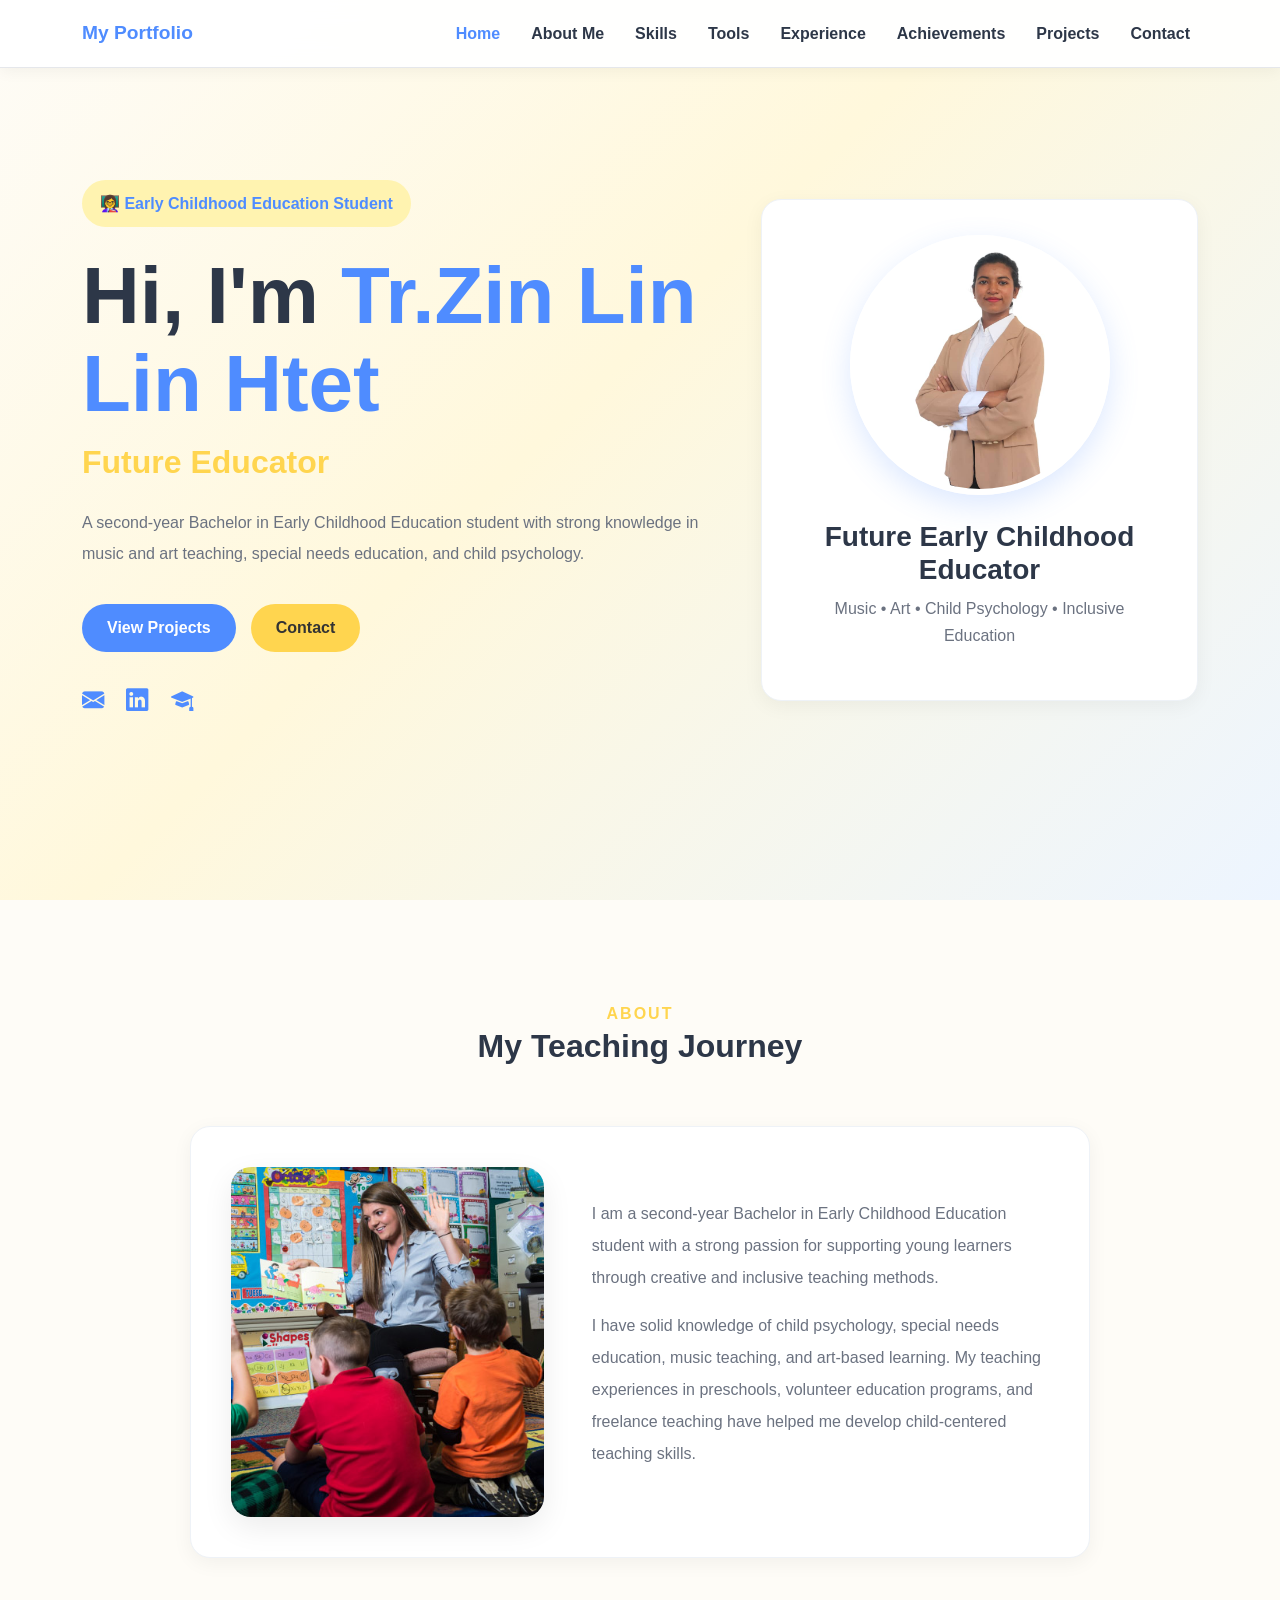
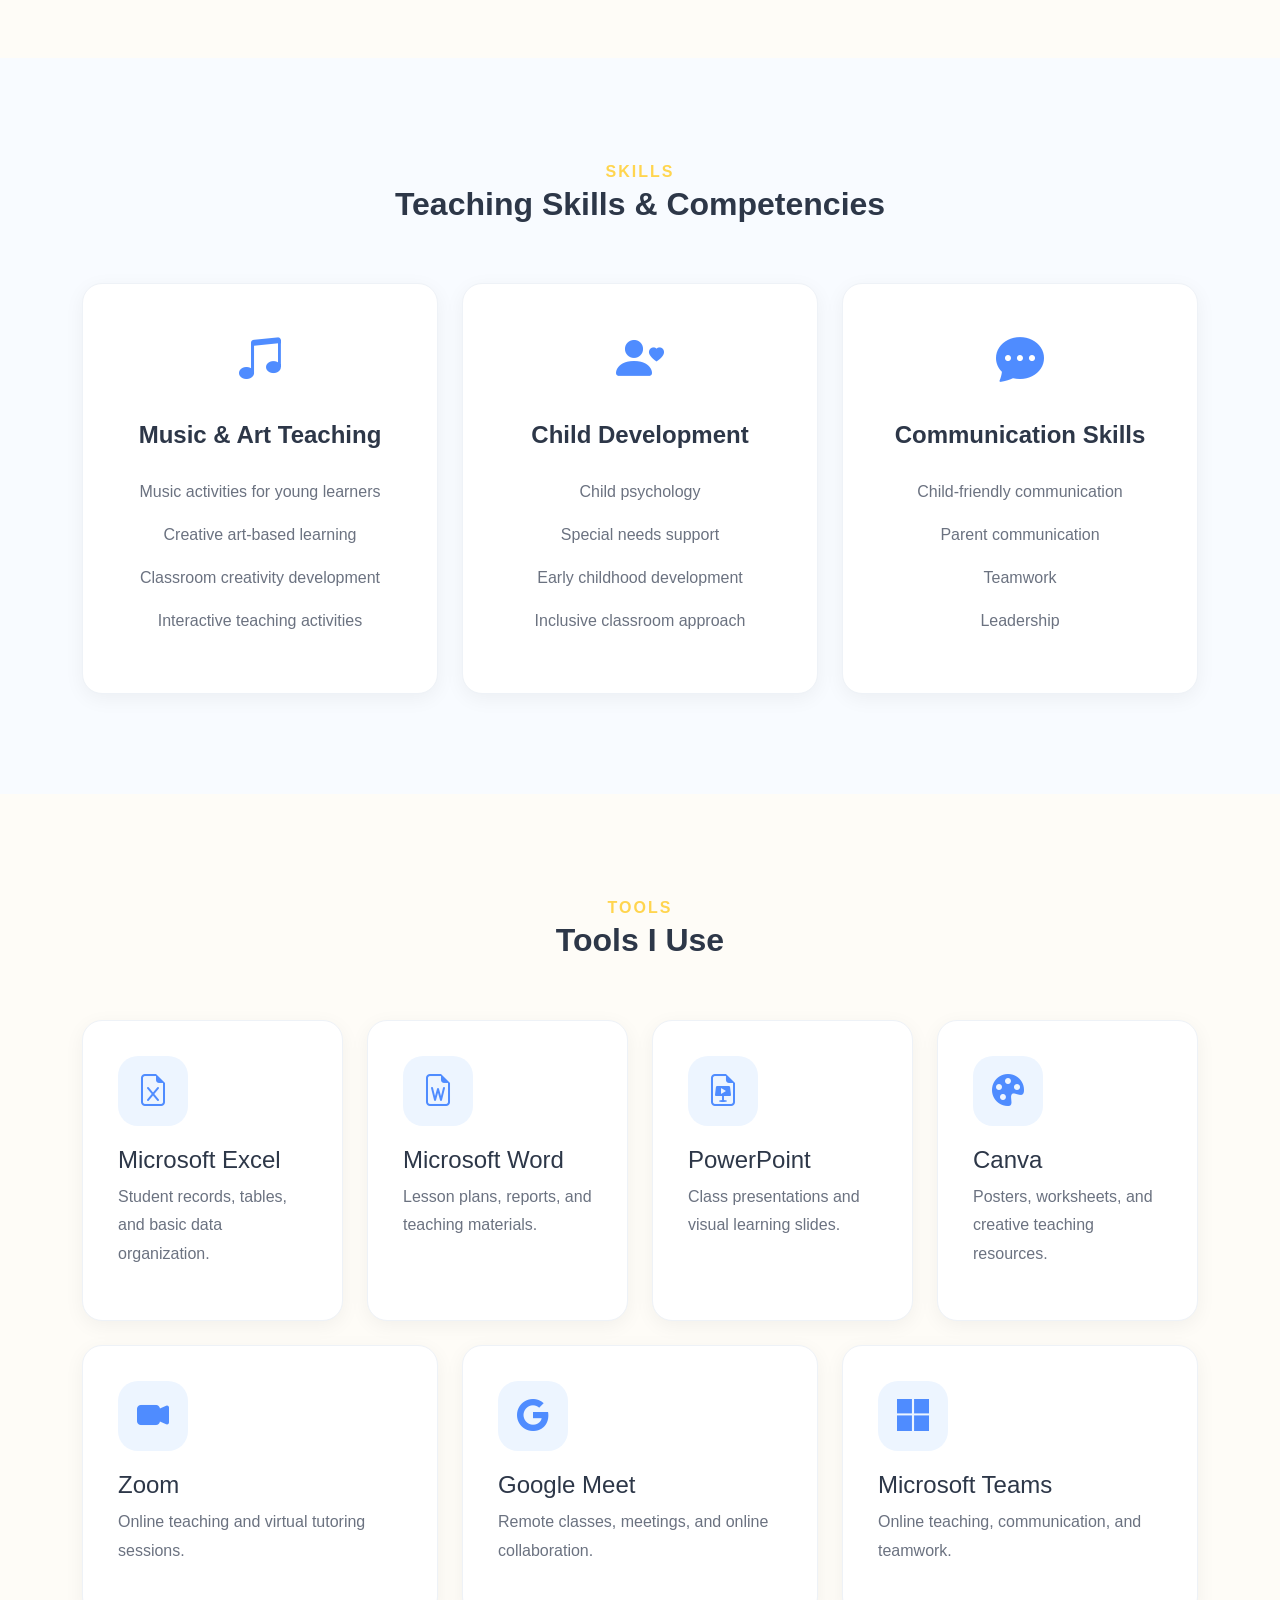
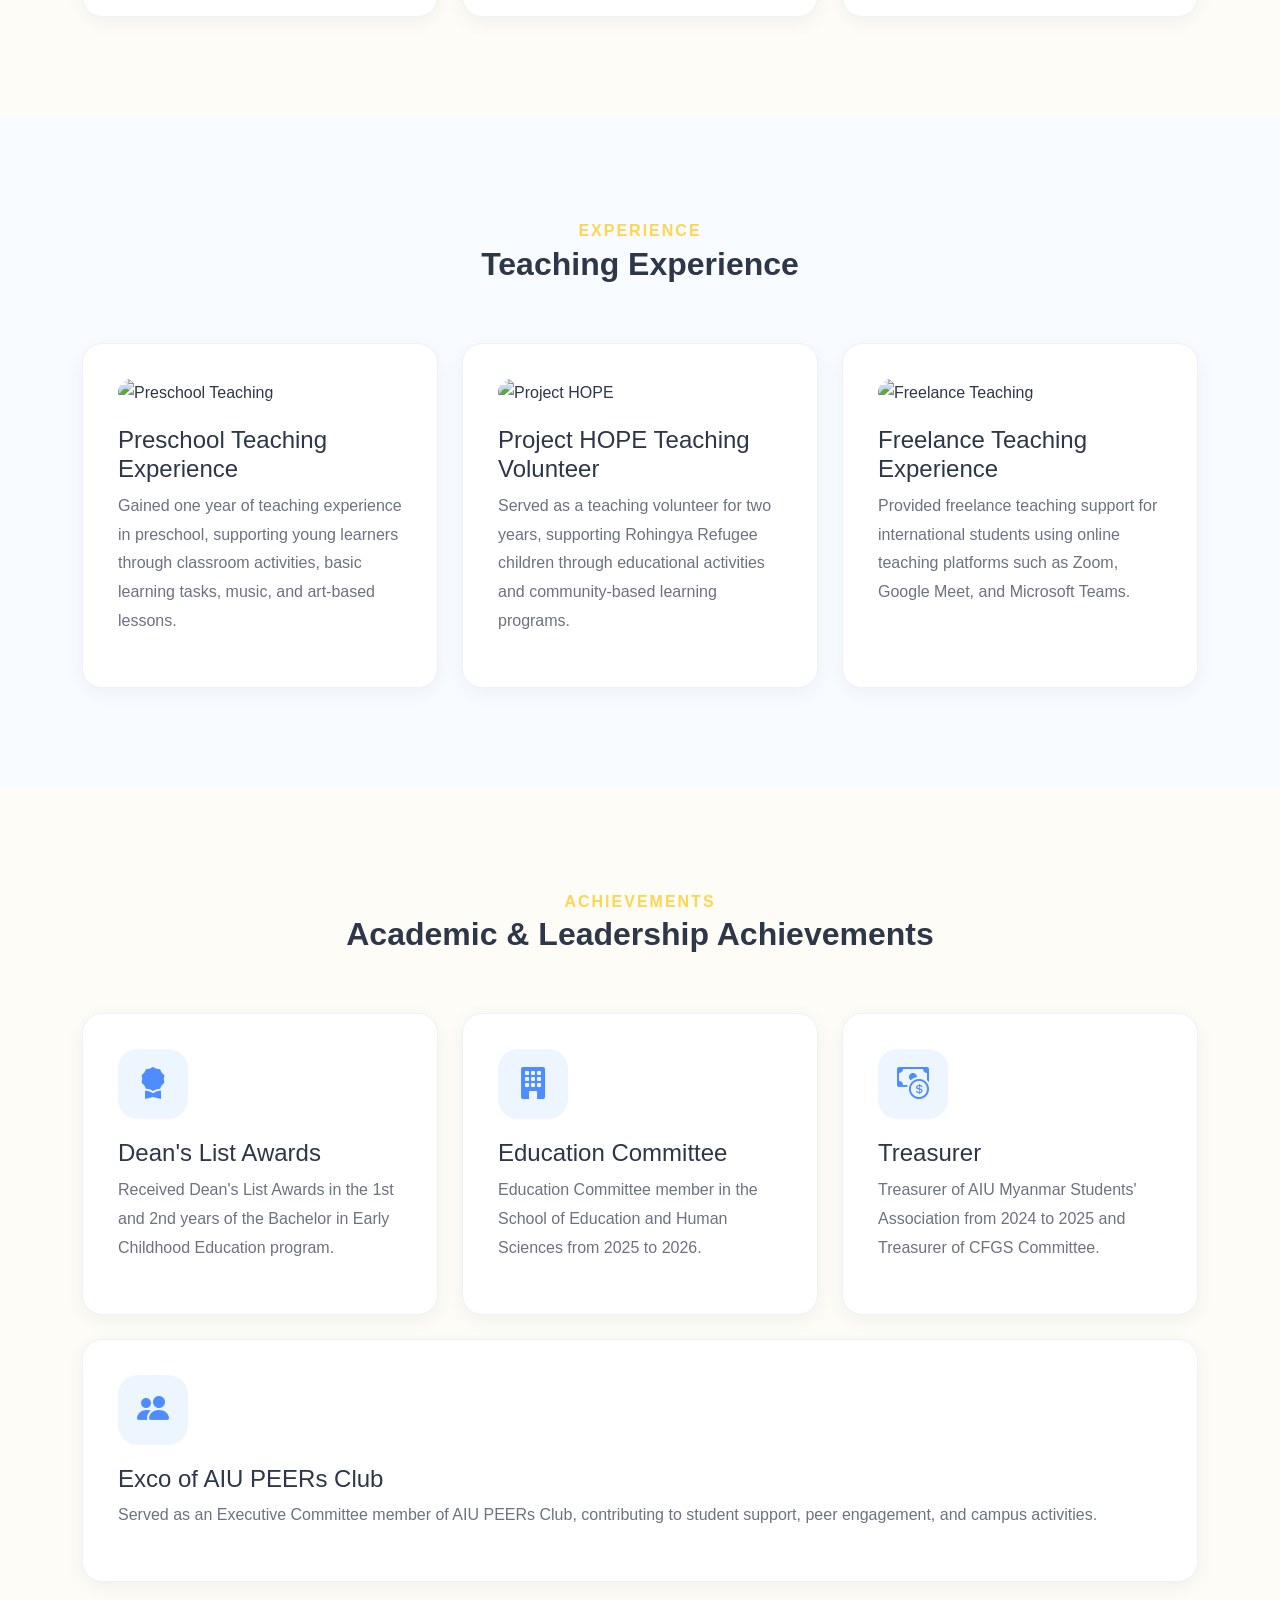
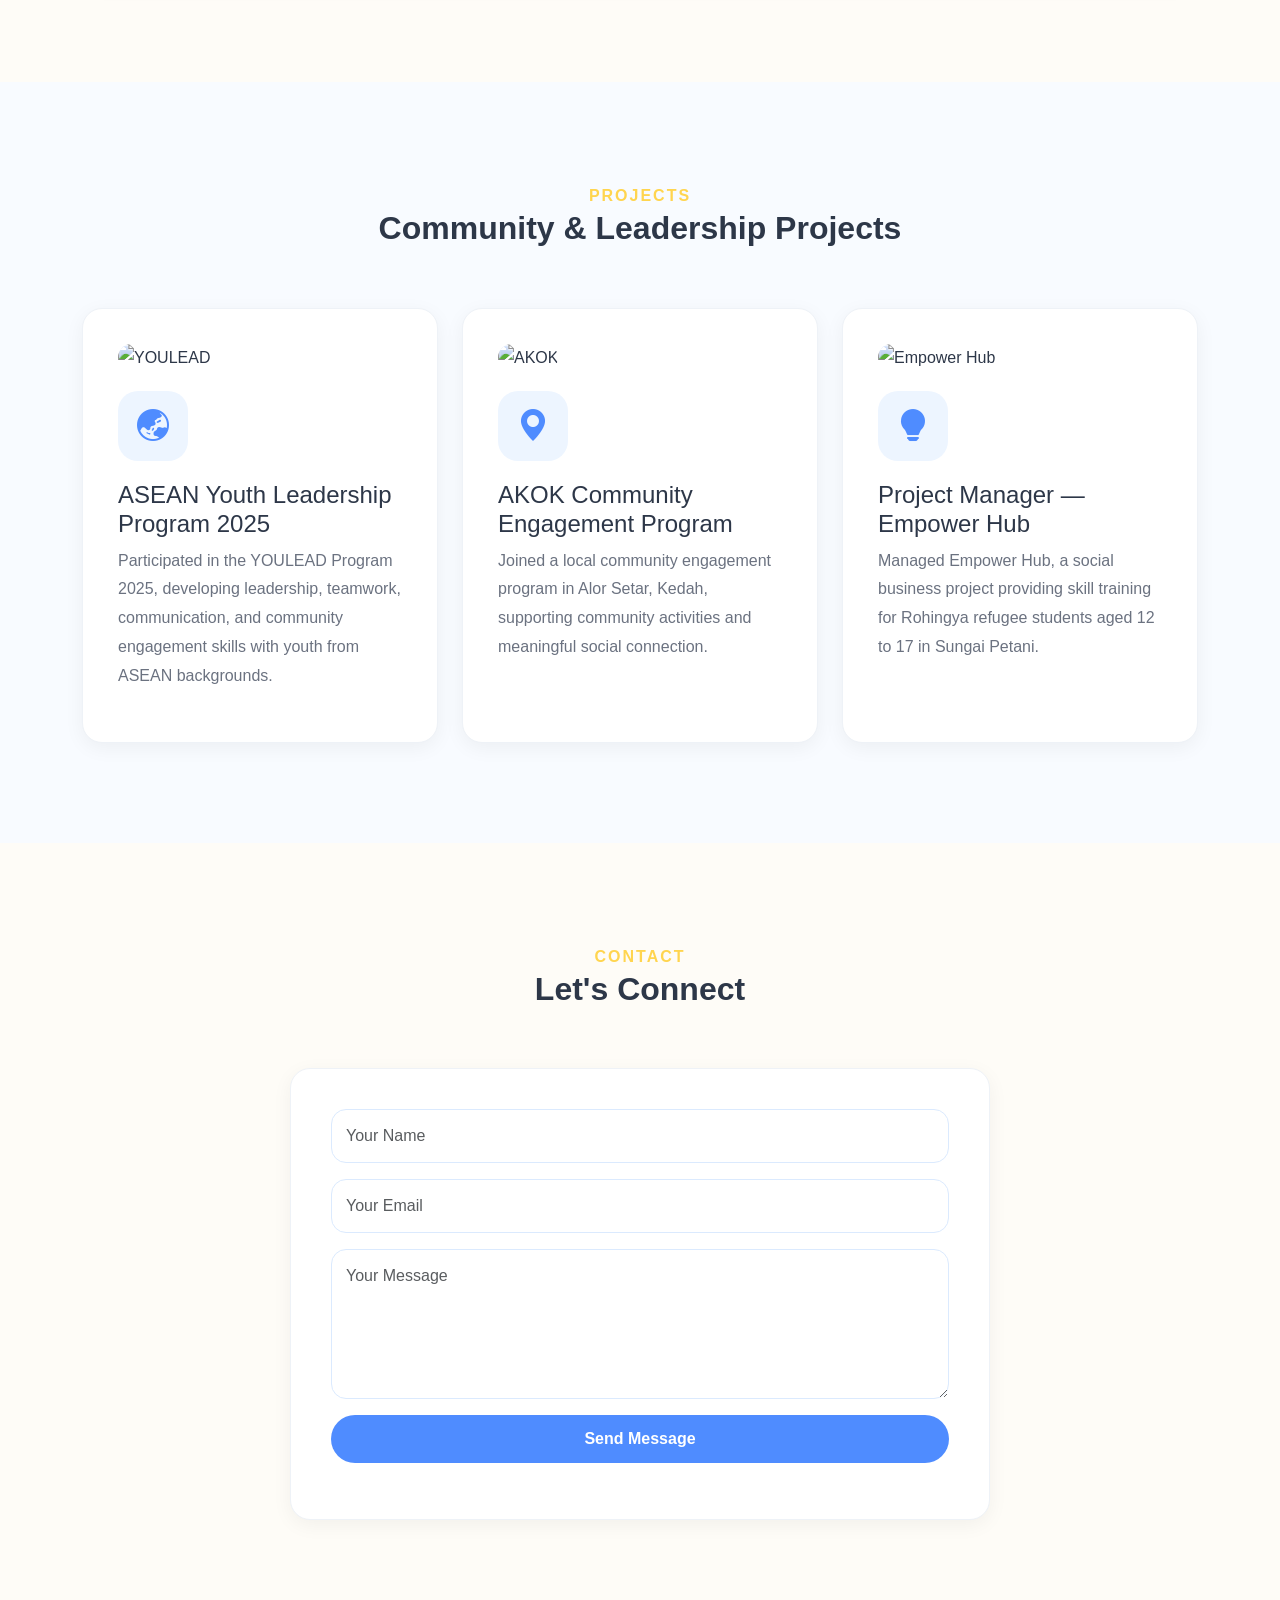
==== index.html @ 6b1769f5 "Add files via upload" ====
<!DOCTYPE html>
<html lang="en">

<head>
    <meta charset="UTF-8">
    <meta name="viewport" content="width=device-width, initial-scale=1.0">
    <title>My Portfolio</title>

    <link href="https://cdn.jsdelivr.net/npm/bootstrap@5.3.3/dist/css/bootstrap.min.css" rel="stylesheet">
    <link rel="stylesheet" href="https://cdn.jsdelivr.net/npm/bootstrap-icons@1.11.3/font/bootstrap-icons.min.css">
    <link rel="stylesheet" href="css/style.css">
</head>

<body>
    <!-- NAVBAR -->
<nav class="navbar navbar-expand-lg custom-navbar fixed-top">

    <div class="container">

        <a class="navbar-brand" href="#home">
            My Portfolio
        </a>

        <button class="navbar-toggler"
            type="button"
            data-bs-toggle="collapse"
            data-bs-target="#navbarContent">

            <i class="bi bi-list"></i>

        </button>

        <div class="collapse navbar-collapse" id="navbarContent">

            <ul class="navbar-nav ms-auto">

                <li class="nav-item">
                    <a class="nav-link" href="#home">Home</a>
                </li>

                <li class="nav-item">
                    <a class="nav-link" href="#about">About Me</a>
                </li>

                <li class="nav-item">
                    <a class="nav-link" href="#skills">Skills</a>
                </li>

                <li class="nav-item">
                    <a class="nav-link" href="#tools">Tools</a>
                </li>

                <li class="nav-item">
                    <a class="nav-link" href="#experience">Experience</a>
                </li>

                <li class="nav-item">
                    <a class="nav-link" href="#achievements">Achievements</a>
                </li>

                <li class="nav-item">
                    <a class="nav-link" href="#projects">Projects</a>
                </li>

                <li class="nav-item">
                    <a class="nav-link" href="#contact">Contact</a>
                </li>

            </ul>

        </div>

    </div>

</nav>

    <!-- HERO -->
    <section id="home" class="hero">
        <div class="container">
            <div class="row align-items-center min-vh-100 g-5">

                <div class="col-lg-7 reveal">
                    <div class="status-pill">
                        👩‍🏫 Early Childhood Education Student
                    </div>

                    <h1>
                        Hi, I'm
                        <span>Tr.Zin Lin Lin Htet</span>
                    </h1>

                    <h2>
                        <span id="typing"></span>
                    </h2>

                    <p class="hero-text">
                        A second-year Bachelor in Early Childhood Education student with strong knowledge
                        in music and art teaching, special needs education, and child psychology.
                    </p>

                    <div class="hero-buttons">
                        <a href="#projects" class="btn primary-btn">View Projects</a>
                        <a href="#contact" class="btn secondary-btn">Contact</a>
                    </div>

                    <div class="social-links">
                        <a href="#"><i class="bi bi-envelope-fill"></i></a>
                        <a href="#"><i class="bi bi-linkedin"></i></a>
                        <a href="#"><i class="bi bi-mortarboard-fill"></i></a>
                    </div>
                </div>

                <div class="col-lg-5 reveal">
                    <div class="profile-card">
                        <div class="avatar-wrapper">
                            <img src="images/profile.jpeg" alt="Zin Lin Lin Htet" class="profile-image">
                        </div>

                        <div class="profile-info">
                            <h3>Future Early Childhood Educator</h3>
                            <p>Music • Art • Child Psychology • Inclusive Education</p>
                        </div>
                    </div>
                </div>

            </div>
        </div>
    </section>

    <!-- ABOUT -->
    <section id="about" class="section">
        <div class="container">
            <div class="section-title reveal">
                <span>About</span>
                <h2>My Teaching Journey</h2>
            </div>

           <div class="about-card reveal">

    <div class="row align-items-center g-5">

        <div class="col-lg-5">

            <img src="images/about-teaching.jpg"
                 alt="Teaching Children"
                 class="about-image">

        </div>

        <div class="col-lg-7">

            <p>
                I am a second-year Bachelor in Early Childhood Education student
                with a strong passion for supporting young learners through
                creative and inclusive teaching methods.
            </p>

            <p>
                I have solid knowledge of child psychology, special needs education,
                music teaching, and art-based learning. My teaching experiences in
                preschools, volunteer education programs, and freelance teaching
                have helped me develop child-centered teaching skills.
            </p>

        </div>

    </div>

</div>

        </div>
    </section>

    <!-- SKILLS -->
    <section id="skills" class="section light-section">
        <div class="container">

            <div class="section-title reveal">
                <span>Skills</span>
                <h2>Teaching Skills & Competencies</h2>
            </div>

            <div class="row g-4">

                <div class="col-lg-4 reveal">
                    <div class="skill-card">
                        <i class="bi bi-music-note-beamed"></i>
                        <h4>Music & Art Teaching</h4>
                        <ul>
                            <li>Music activities for young learners</li>
                            <li>Creative art-based learning</li>
                            <li>Classroom creativity development</li>
                            <li>Interactive teaching activities</li>
                        </ul>
                    </div>
                </div>

                <div class="col-lg-4 reveal">
                    <div class="skill-card">
                        <i class="bi bi-person-heart"></i>
                        <h4>Child Development</h4>
                        <ul>
                            <li>Child psychology</li>
                            <li>Special needs support</li>
                            <li>Early childhood development</li>
                            <li>Inclusive classroom approach</li>
                        </ul>
                    </div>
                </div>

                <div class="col-lg-4 reveal">
                    <div class="skill-card">
                        <i class="bi bi-chat-dots-fill"></i>
                        <h4>Communication Skills</h4>
                        <ul>
                            <li>Child-friendly communication</li>
                            <li>Parent communication</li>
                            <li>Teamwork</li>
                            <li>Leadership</li>
                        </ul>
                    </div>
                </div>

            </div>

        </div>
    </section>

    <!-- TOOLS -->
    <section id="tools" class="section">
        <div class="container">

            <div class="section-title reveal">
                <span>Tools</span>
                <h2>Tools I Use</h2>
            </div>

            <div class="row g-4">

                <div class="col-lg-3 col-md-6 reveal">
                    <div class="project-card">
                        <div class="project-icon"><i class="bi bi-file-earmark-excel"></i></div>
                        <h4>Microsoft Excel</h4>
                        <p>Student records, tables, and basic data organization.</p>
                    </div>
                </div>

                <div class="col-lg-3 col-md-6 reveal">
                    <div class="project-card">
                        <div class="project-icon"><i class="bi bi-file-earmark-word"></i></div>
                        <h4>Microsoft Word</h4>
                        <p>Lesson plans, reports, and teaching materials.</p>
                    </div>
                </div>

                <div class="col-lg-3 col-md-6 reveal">
                    <div class="project-card">
                        <div class="project-icon"><i class="bi bi-file-earmark-slides"></i></div>
                        <h4>PowerPoint</h4>
                        <p>Class presentations and visual learning slides.</p>
                    </div>
                </div>

                <div class="col-lg-3 col-md-6 reveal">
                    <div class="project-card">
                        <div class="project-icon"><i class="bi bi-palette-fill"></i></div>
                        <h4>Canva</h4>
                        <p>Posters, worksheets, and creative teaching resources.</p>
                    </div>
                </div>

                <div class="col-lg-4 reveal">
                    <div class="project-card">
                        <div class="project-icon"><i class="bi bi-camera-video-fill"></i></div>
                        <h4>Zoom</h4>
                        <p>Online teaching and virtual tutoring sessions.</p>
                    </div>
                </div>

                <div class="col-lg-4 reveal">
                    <div class="project-card">
                        <div class="project-icon"><i class="bi bi-google"></i></div>
                        <h4>Google Meet</h4>
                        <p>Remote classes, meetings, and online collaboration.</p>
                    </div>
                </div>

                <div class="col-lg-4 reveal">
                    <div class="project-card">
                        <div class="project-icon"><i class="bi bi-microsoft"></i></div>
                        <h4>Microsoft Teams</h4>
                        <p>Online teaching, communication, and teamwork.</p>
                    </div>
                </div>

            </div>

        </div>
    </section>

    <!-- EXPERIENCE -->
    <section id="experience" class="section light-section">
        <div class="container">

            <div class="section-title reveal">
                <span>Experience</span>
                <h2>Teaching Experience</h2>
            </div>

            <div class="row g-4">

                <div class="col-lg-4 reveal">
                    <div class="project-card">

                     <img src="images/preschool.jpg"
                     class="experience-image"
                     alt="Preschool Teaching">

                <h4>Preschool Teaching Experience</h4>
                        <p>
                            Gained one year of teaching experience in preschool, supporting young learners
                            through classroom activities, basic learning tasks, music, and art-based lessons.
                        </p>
                    </div>
                </div>
                
                <div class="col-lg-4 reveal">
                <div class="project-card">

                <img src="images/project.hope.jpg"
                 class="experience-image"
                 alt="Project HOPE">

            <h4>Project HOPE Teaching Volunteer</h4>

             <p>
               Served as a teaching volunteer for two years, supporting Rohingya Refugee children through
                            educational activities and community-based learning programs.
            </p>

            </div>
    
                </div>

                <div class="col-lg-4 reveal">
                    <div class="project-card">

               <img src="images/freelance.jpg"
                class="experience-image"
                alt="Freelance Teaching">

            <h4>Freelance Teaching Experience</h4>

            <p>
              Provided freelance teaching support for international students using online
                            teaching platforms such as Zoom, Google Meet, and Microsoft Teams.
            </p>

            </div>
                
                </div>

            </div>

        </div>
    </section>

    <!-- ACHIEVEMENTS -->
    <section id="achievements" class="section">
        <div class="container">

            <div class="section-title reveal">
                <span>Achievements</span>
                <h2>Academic & Leadership Achievements</h2>
            </div>

            <div class="row g-4">

                <div class="col-lg-4 reveal">
                    <div class="project-card">
                        <div class="project-icon"><i class="bi bi-award-fill"></i></div>
                        <h4>Dean's List Awards</h4>
                        <p>
                            Received Dean's List Awards in the 1st and 2nd years of the
                            Bachelor in Early Childhood Education program.
                        </p>
                    </div>
                </div>

                <div class="col-lg-4 reveal">
                    <div class="project-card">
                        
                        <div class="project-icon"><i class="bi bi-building-fill"></i></div>
                        <h4>Education Committee</h4>
                        <p>
                            Education Committee member in the School of Education and Human Sciences
                            from 2025 to 2026.
                        </p>
                    </div>
                </div>

                <div class="col-lg-4 reveal">
                    <div class="project-card">
                        <div class="project-icon"><i class="bi bi-cash-coin"></i></div>
                        <h4>Treasurer</h4>
                        <p>
                            Treasurer of AIU Myanmar Students' Association from 2024 to 2025
                            and Treasurer of CFGS Committee.
                        </p>
                    </div>
                </div>

                <div class="col-lg-12 reveal">
                    <div class="project-card">
                        <div class="project-icon"><i class="bi bi-people-fill"></i></div>
                        <h4>Exco of AIU PEERs Club</h4>
                        <p>
                            Served as an Executive Committee member of AIU PEERs Club, contributing
                            to student support, peer engagement, and campus activities.
                        </p>
                    </div>
                </div>

            </div>

        </div>
    </section>

    <!-- PROJECTS -->
    <section id="projects" class="section light-section">
        <div class="container">

            <div class="section-title reveal">
                <span>Projects</span>
                <h2>Community & Leadership Projects</h2>
            </div>

            <div class="row g-4">

                <div class="col-lg-4 reveal">
                    <div class="project-card">
                        <img src="images/youlead.jpg"
                        class="project-image"
                        alt="YOULEAD">
                        <div class="project-icon"><i class="bi bi-globe-asia-australia"></i></div>
                        <h4>ASEAN Youth Leadership Program 2025</h4>
                        <p>
                            Participated in the YOULEAD Program 2025, developing leadership,
                            teamwork, communication, and community engagement skills with youth
                            from ASEAN backgrounds.
                        </p>
                    </div>
                </div>

                <div class="col-lg-4 reveal">
                    <div class="project-card">
                    <img src="images/akok.jpg"
                     class="project-image"
                      alt="AKOK">
                        <div class="project-icon"><i class="bi bi-geo-alt-fill"></i></div>
                        <h4>AKOK Community Engagement Program</h4>
                        <p>
                            Joined a local community engagement program in Alor Setar, Kedah,
                            supporting community activities and meaningful social connection.
                        </p>
                    </div>
                </div>

                <div class="col-lg-4 reveal">
                    <div class="project-card">
                        <img src="images/empower-hub.jpg"
                         class="project-image"
                          alt="Empower Hub">
                        <div class="project-icon"><i class="bi bi-lightbulb-fill"></i></div>
                        <h4>Project Manager — Empower Hub</h4>
                        <p>
                            Managed Empower Hub, a social business project providing skill training
                            for Rohingya refugee students aged 12 to 17 in Sungai Petani.
                        </p>
                    </div>
                </div>

            </div>

        </div>
    </section>

    <!-- CONTACT -->
    <section id="contact" class="section">
        <div class="container">

            <div class="section-title reveal">
                <span>Contact</span>
                <h2>Let's Connect</h2>
            </div>

            <div class="contact-form reveal">
                <form onsubmit="sendMessage(event)">

                    <input type="text" class="form-control mb-3" placeholder="Your Name" required>

                    <input type="email" class="form-control mb-3" placeholder="Your Email" required>

                    <textarea class="form-control mb-3" rows="5" placeholder="Your Message" required></textarea>

                    <button type="submit" class="btn primary-btn w-100">
                        Send Message
                    </button>

                    <p id="formMessage" class="mt-3"></p>

                </form>
            </div>

        </div>
    </section>

    <script src="https://cdn.jsdelivr.net/npm/bootstrap@5.3.3/dist/js/bootstrap.bundle.min.js"></script>
    <script src="js/script.js"></script>

</body>

</html>
---- css/style.css ----
:root{
    --bg: #fefcf7;
    --card: #ffffff;
    --primary: #4f8cff;
    --secondary: #ffd54f;
    --text: #2d3748;
    --text-light: #6b7280;
    --border: #e5e7eb;
    --shadow: rgba(0,0,0,0.08);
}

*{
    margin:0;
    padding:0;
    box-sizing:border-box;
}

html{
    scroll-behavior:smooth;
}

body{
    font-family:'Poppins', sans-serif;
    background:var(--bg);
    color:var(--text);
    overflow-x:hidden;
    line-height:1.7;
}

a{
    text-decoration:none;
}

ul{
    list-style:none;
    padding-left:0;
}

section{
    scroll-margin-top:90px;
}

/* GENERAL */

.section{
    padding:100px 0;
}

.light-section{
    background:#f8fbff;
}

.section-title{
    text-align:center;
    margin-bottom:60px;
}

.section-title span{
    color:var(--secondary);
    font-weight:700;
    text-transform:uppercase;
    letter-spacing:2px;
}

.section-title h2{
    color:var(--text);
    font-weight:700;
}

/* NAVBAR */

.custom-navbar{
    background:rgba(255,255,255,0.95);
    backdrop-filter:blur(12px);
    border-bottom:1px solid var(--border);
    box-shadow:0 3px 15px rgba(0,0,0,0.05);
    padding:12px 0;
    z-index:1000;
}

.navbar-brand{
    color:var(--primary) !important;
    font-weight:800;
    font-size:1.2rem;
}

.nav-link{
    color:var(--text) !important;
    margin-left:15px;
    font-weight:600;
    transition:.3s;
}

.nav-link:hover,
.nav-link.active{
    color:var(--primary) !important;
}

.navbar-toggler{
    border:none;
    color:var(--primary);
    font-size:1.6rem;
}

.navbar-toggler:focus{
    box-shadow:none;
}

/* HERO */

.hero{
    min-height:100vh;
    display:flex;
    align-items:center;
    background:linear-gradient(
        135deg,
        #fefcf7 0%,
        #fff8dc 45%,
        #edf5ff 100%
    );
}

.hero h1{
    font-size:clamp(3rem,8vw,5rem);
    font-weight:800;
    line-height:1.1;
}

.hero h1 span{
    color:var(--primary);
}

.hero h2{
    color:var(--secondary);
    margin-top:15px;
    min-height:40px;
    font-weight:600;
}

.hero-text{
    color:var(--text-light);
    line-height:1.9;
    margin-top:25px;
    max-width:650px;
}

.status-pill{
    display:inline-block;
    padding:10px 18px;
    border-radius:50px;
    background:#fff3b0;
    color:var(--primary);
    font-weight:700;
    margin-bottom:25px;
}

/* BUTTONS */

.hero-buttons{
    display:flex;
    gap:15px;
    flex-wrap:wrap;
    margin-top:35px;
}

.primary-btn{
    background:var(--primary);
    color:white;
    border-radius:30px;
    padding:12px 25px;
    border:none;
    font-weight:600;
    transition:.3s;
}

.primary-btn:hover{
    transform:translateY(-3px);
    background:#3b7ef5;
    color:white;
}

.secondary-btn{
    background:var(--secondary);
    color:#333;
    border-radius:30px;
    padding:12px 25px;
    border:none;
    font-weight:600;
    transition:.3s;
}

.secondary-btn:hover{
    background:var(--primary);
    color:white;
    transform:translateY(-3px);
}

/* SOCIAL */

.social-links{
    margin-top:30px;
}

.social-links a{
    color:var(--primary);
    font-size:1.4rem;
    margin-right:18px;
    transition:.3s;
}

.social-links a:hover{
    color:var(--secondary);
}

/* CARDS */

.skill-card,
.project-card,
.about-card,
.profile-card,
.contact-form{
    background:var(--card);
    border-radius:20px;
    padding:25px;
    border:1px solid #eef2f7;
    box-shadow:0 5px 20px rgba(0,0,0,0.05);
    transition:.3s;
}

.skill-card:hover,
.project-card:hover,
.profile-card:hover{
    transform:translateY(-8px);
    box-shadow:0 15px 35px rgba(79,140,255,.15);
}

/* PROFILE */

.profile-card{
    padding:35px;
    text-align:center;
}

.avatar-wrapper{
    width:260px;
    height:260px;
    margin:auto;
}

.profile-image{
    width:100%;
    height:100%;
    border-radius:50%;
    object-fit:cover;
    border:6px solid white;
    box-shadow:0 10px 30px rgba(79,140,255,.2);
}

.profile-info h3{
    margin-top:25px;
    font-weight:700;
}

.profile-info p{
    color:var(--text-light);
}

/* ABOUT */

.about-card{
    padding:40px;
    max-width:900px;
    margin:auto;
}

.about-card p{
    color:var(--text-light);
    line-height:2;
}
.about-image{
    width:100%;
    height:350px;
    object-fit:cover;
    border-radius:20px;
    box-shadow:0 10px 30px rgba(0,0,0,0.08);
}
/* SKILLS */

.skill-card{
    padding:35px;
    text-align:center;
    height:100%;
}

.skill-card i{
    font-size:3rem;
    color:var(--primary);
}

.skill-card h4{
    margin:20px 0;
    font-weight:700;
}

.skill-card li{
    color:var(--text-light);
    padding:8px 0;
}

/* PROJECTS / TOOLS / ACHIEVEMENTS */

.project-card{
    padding:35px;
    height:100%;
}

.project-icon{
    width:70px;
    height:70px;
    border-radius:20px;
    background:#edf5ff;
    display:flex;
    align-items:center;
    justify-content:center;
    margin-bottom:20px;
}

.project-icon i{
    color:var(--primary);
    font-size:2rem;
}

.project-card p{
    color:var(--text-light);
    line-height:1.8;
}

/* CONTACT */

.contact-form{
    max-width:700px;
    margin:auto;
    padding:40px;
}

.form-control{
    border:1px solid #dbeafe;
    border-radius:15px;
    padding:14px;
    background:white;
}

.form-control:focus{
    border-color:var(--primary);
    box-shadow:0 0 0 4px rgba(79,140,255,.15);
}

/* FOOTER */

footer{
    text-align:center;
    padding:30px;
    background:white;
    border-top:1px solid var(--border);
}

footer p{
    color:var(--text-light);
}

/* ANIMATION */

.reveal{
    opacity:0;
    transform:translateY(40px);
    transition:.8s;
}

.reveal.active{
    opacity:1;
    transform:translateY(0);
}

/* TOP BUTTON */

#topBtn{
    position:fixed;
    bottom:25px;
    right:25px;
    width:50px;
    height:50px;
    border:none;
    border-radius:50%;
    background:var(--primary);
    color:white;
    display:none;
    z-index:999;
}
.experience-image{
    width:100%;
    height:220px;
    object-fit:cover;
    border-radius:15px;
    margin-bottom:20px;
}
.project-image{
    width:100%;
    height:220px;
    object-fit:cover;
    border-radius:15px;
    margin-bottom:20px;
}
/* MOBILE */

@media(max-width:991px){

    .hero{
        text-align:center;
        padding-top:100px;
    }

    .hero-buttons{
        justify-content:center;
    }

    .social-links{
        text-align:center;
    }

    .profile-card{
        margin-top:40px;
    }

    .nav-link{
        margin-left:0;
        padding:10px 0;
    }
}

@media(max-width:768px){

    .section{
        padding:80px 0;
    }

    .avatar-wrapper{
        width:220px;
        height:220px;
    }

    .section-title h2{
        font-size:2rem;
    }
}
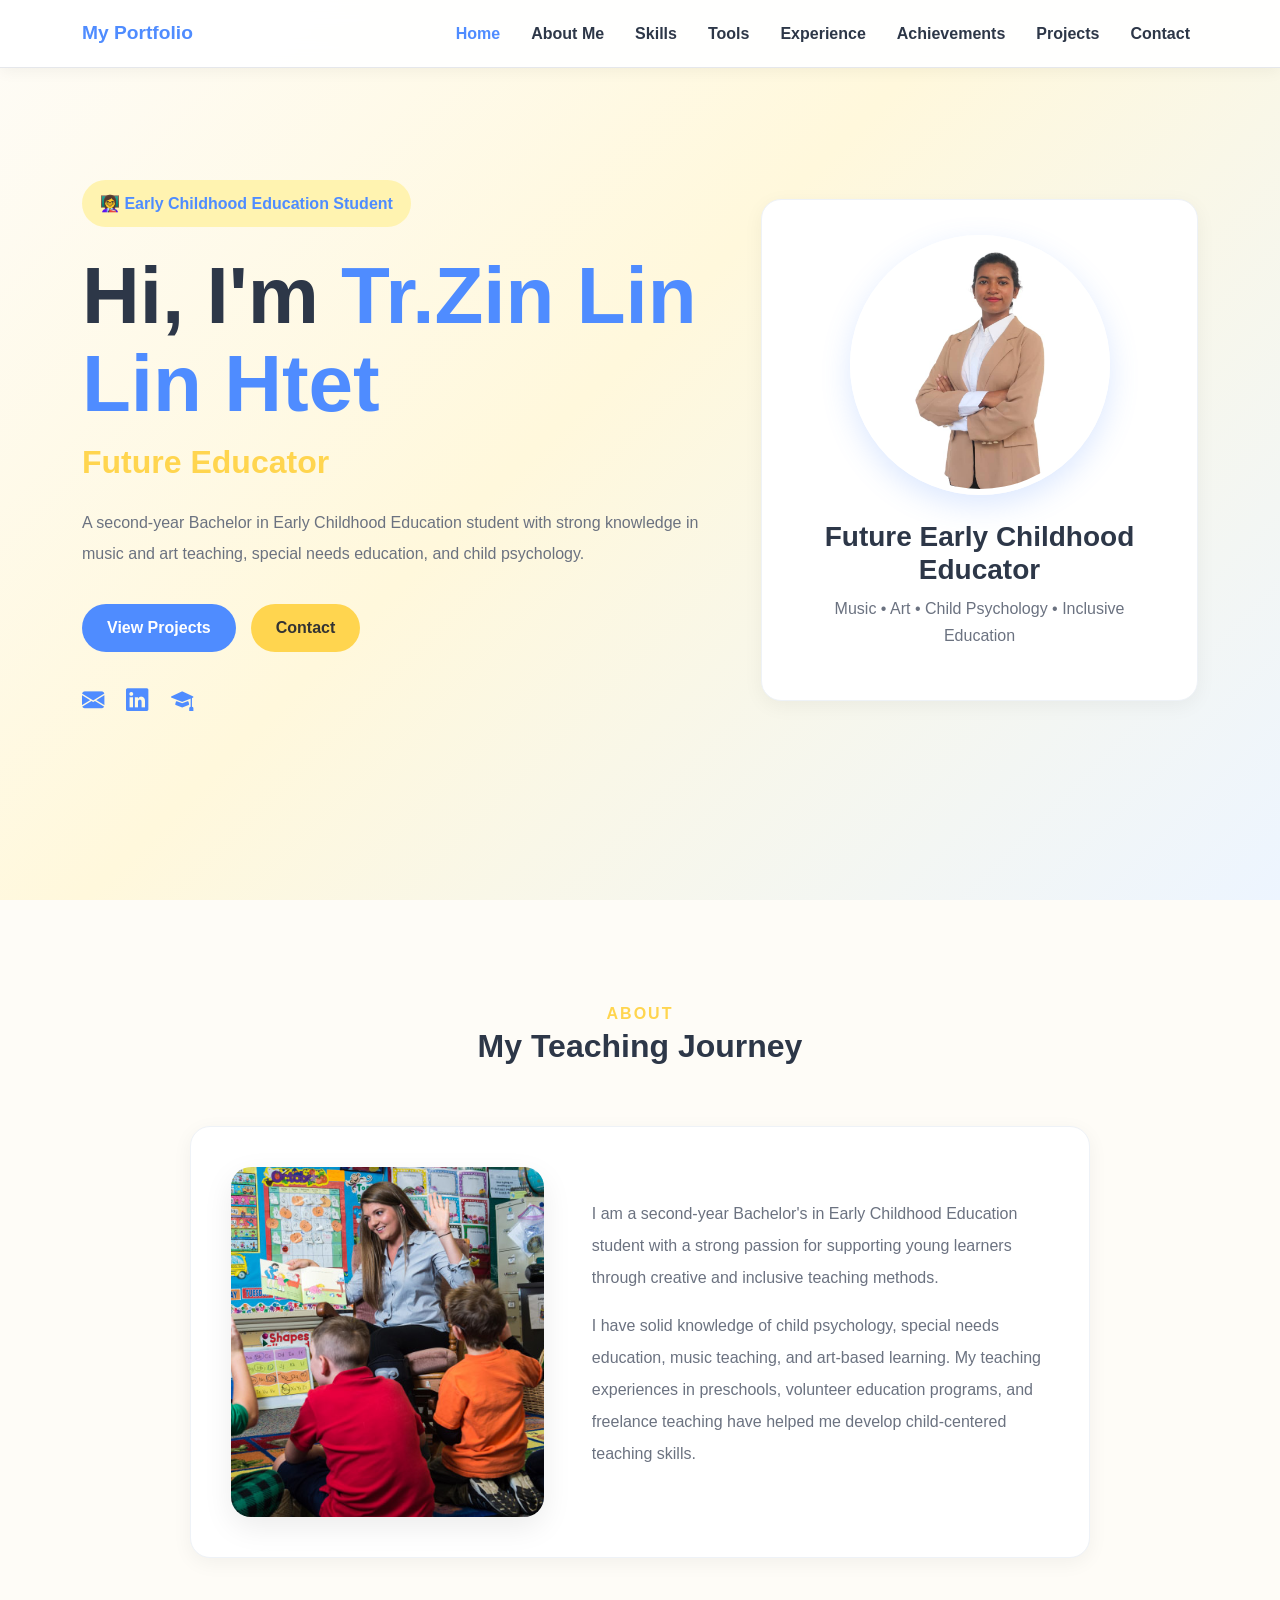
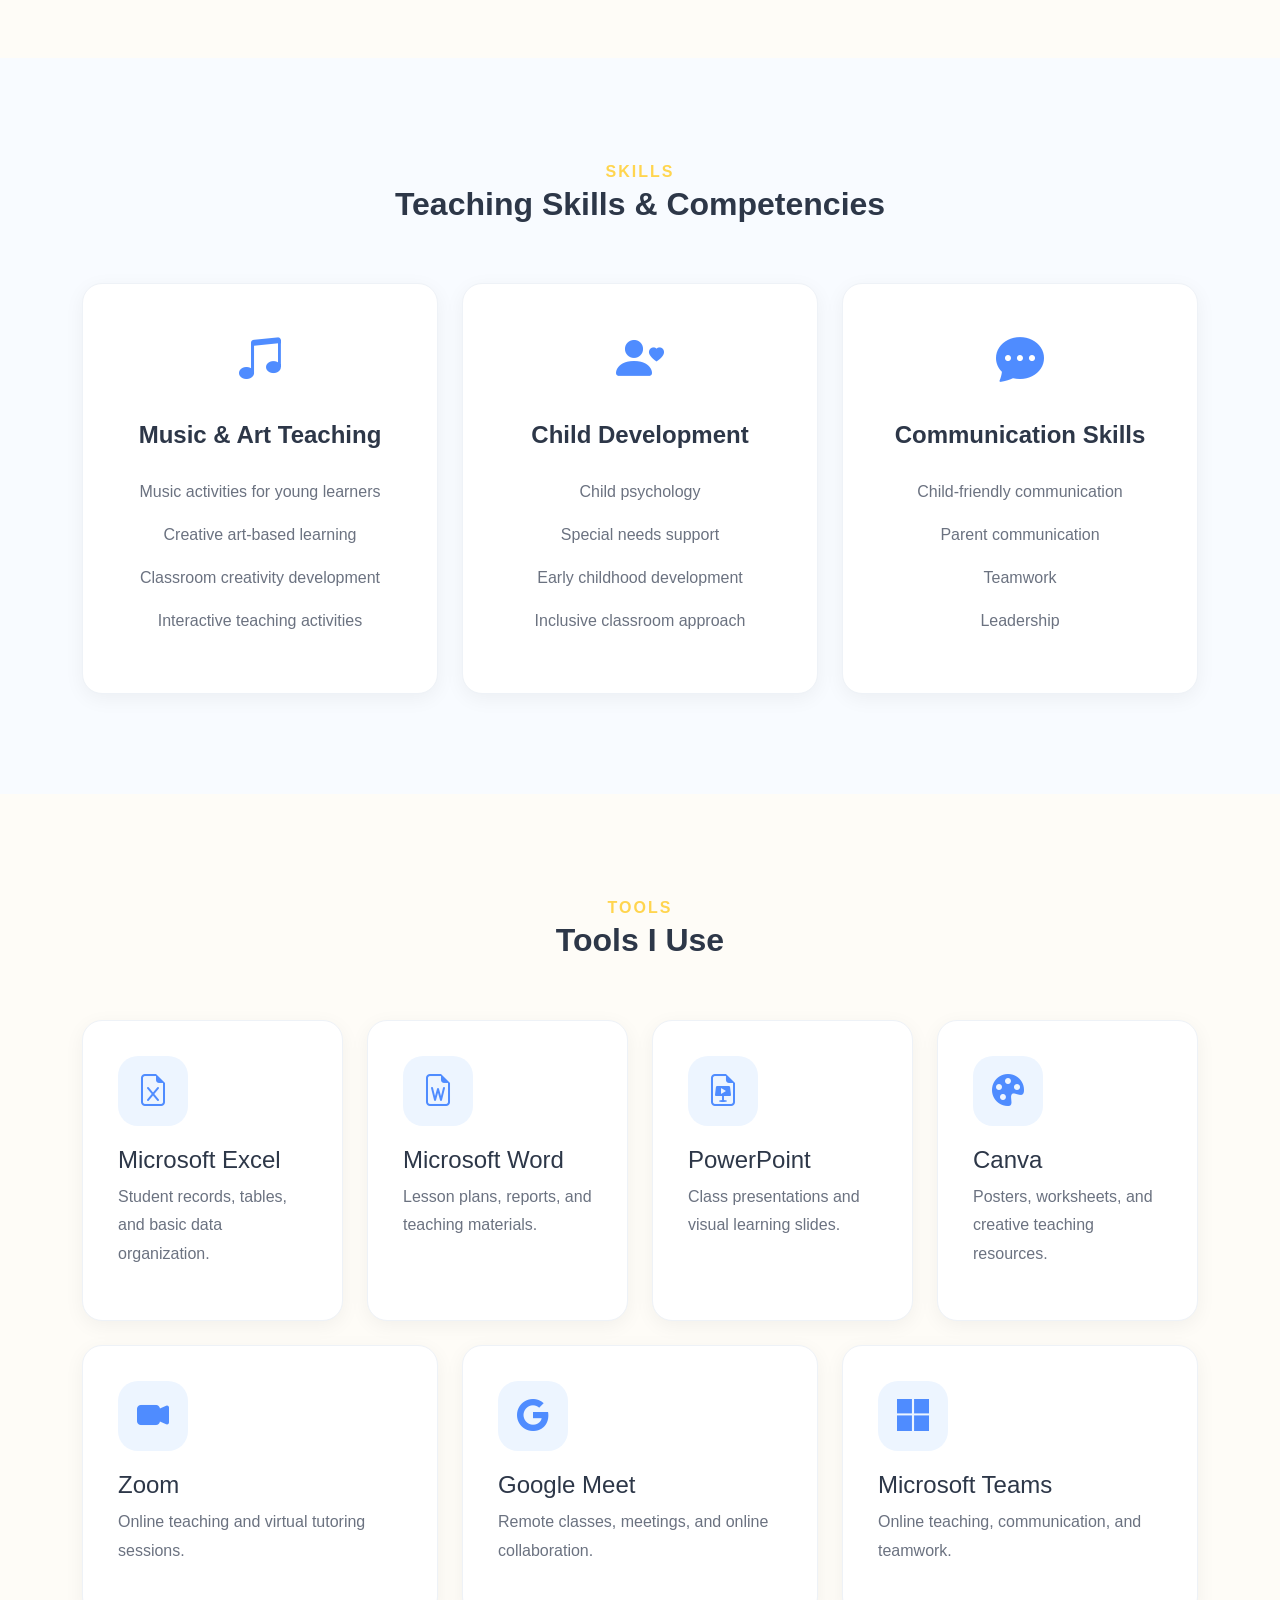
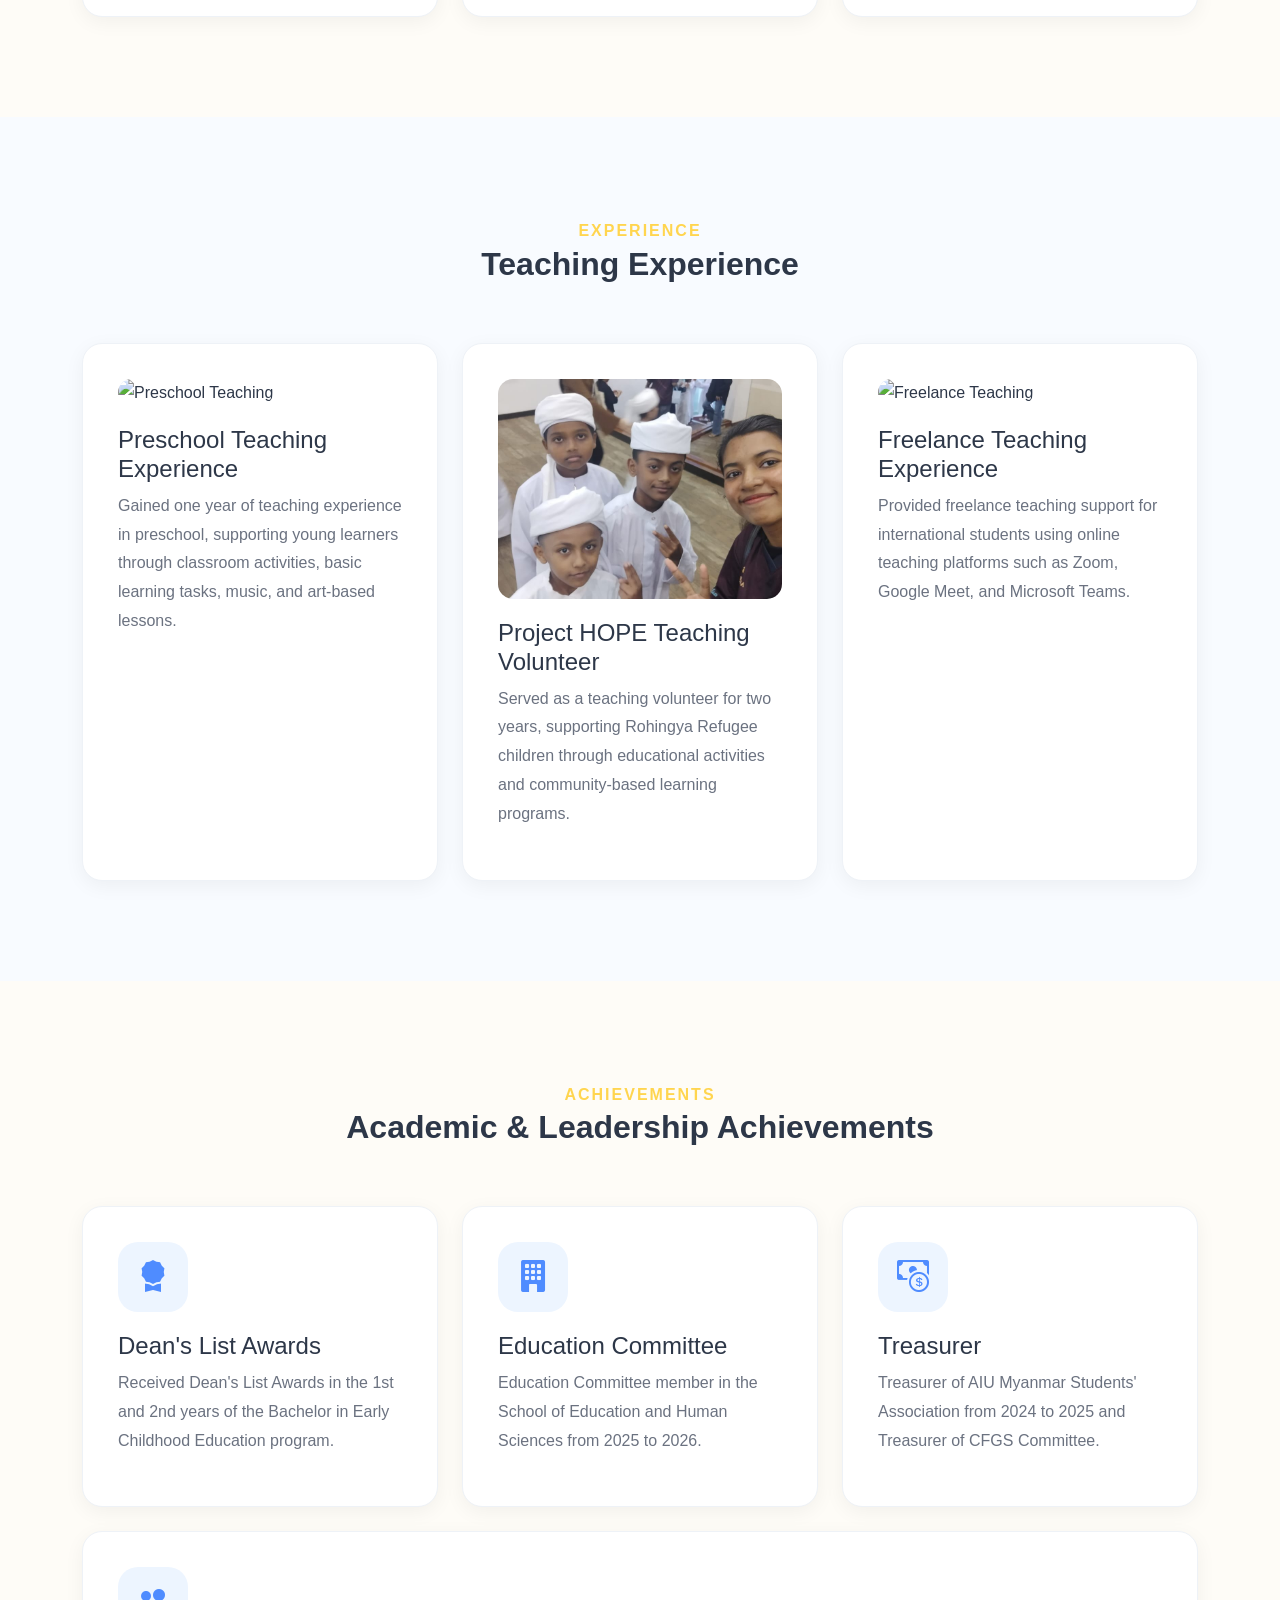
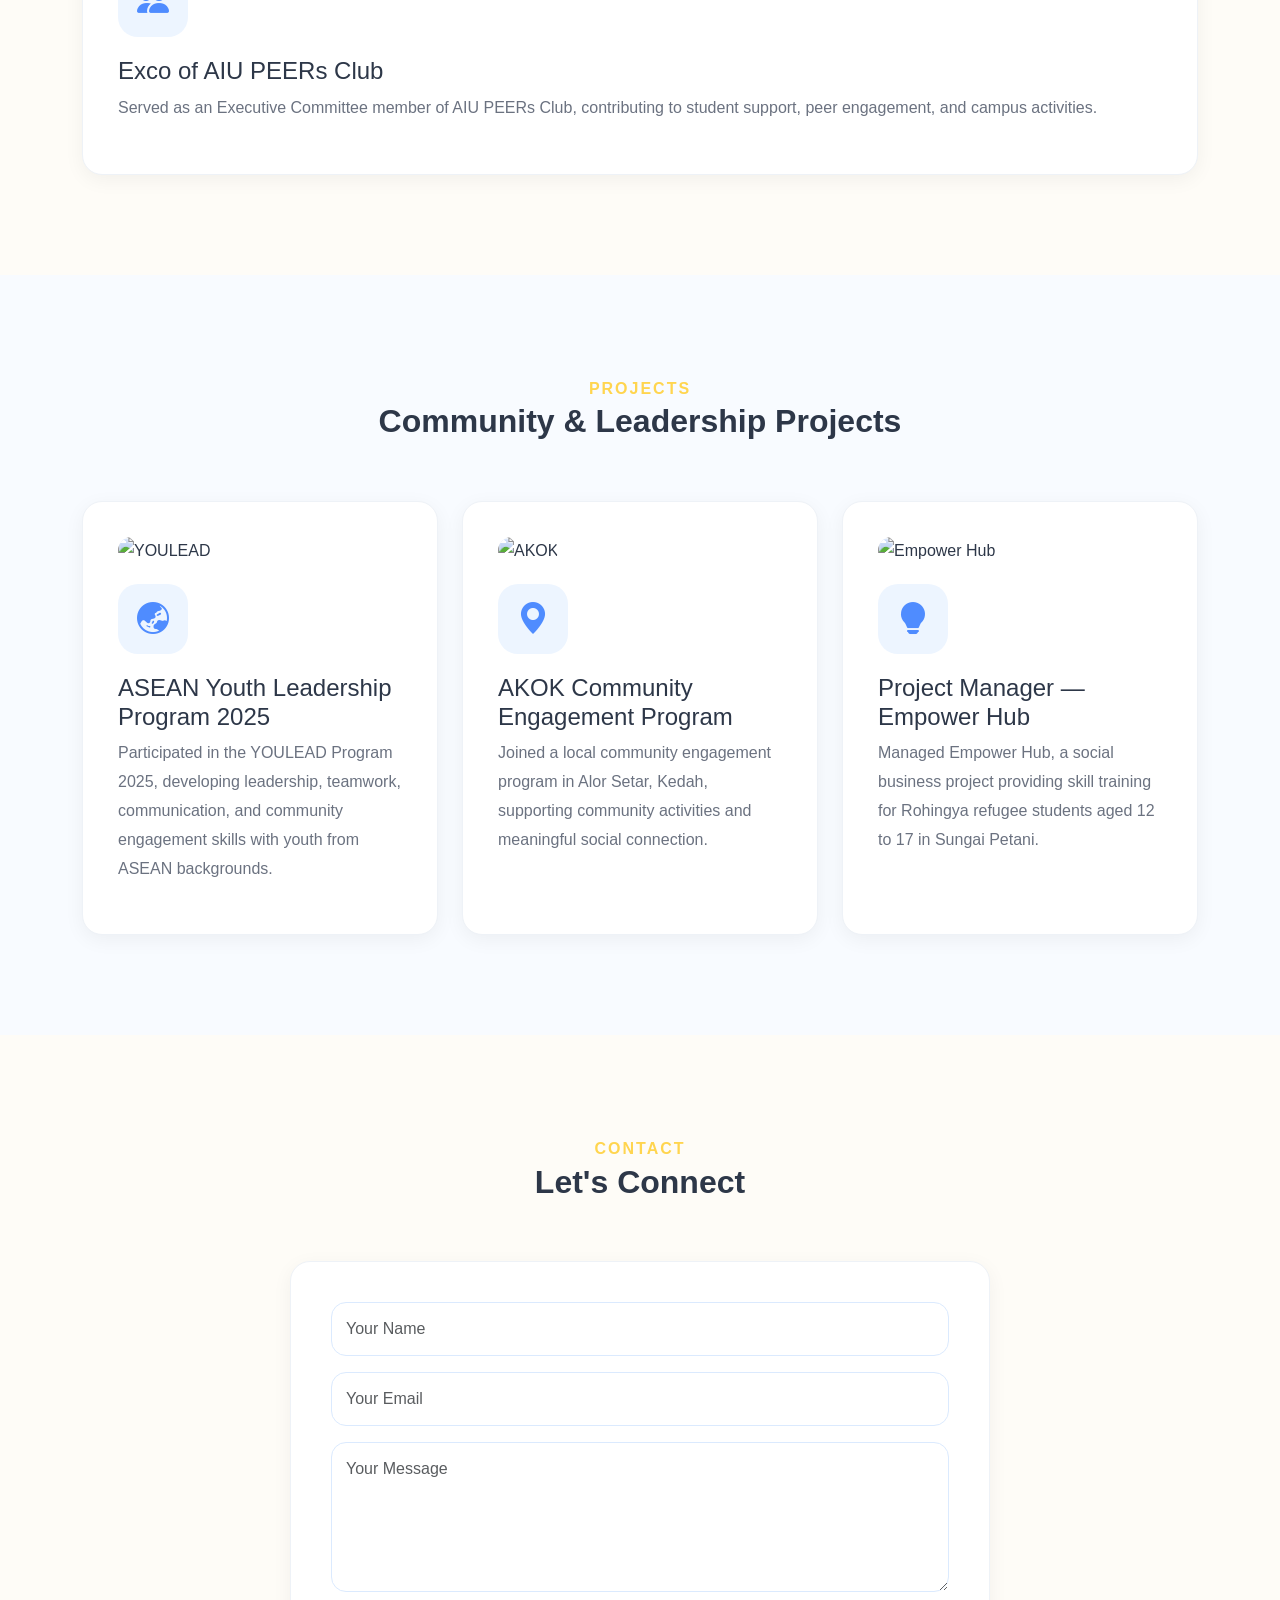
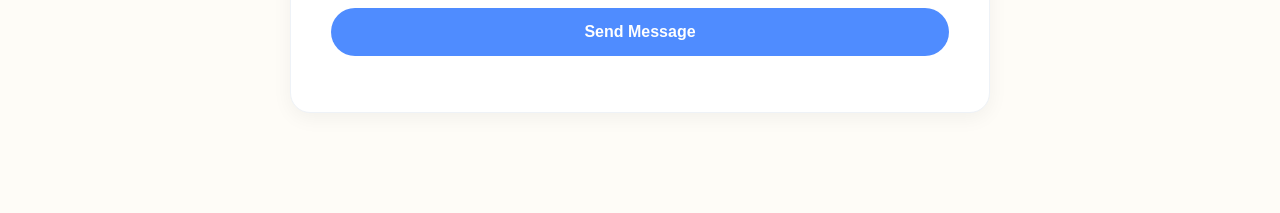
==== commit e8fc21da: "Update index.html" ====
--- a/index.html
+++ b/index.html
@@ -150,7 +150,7 @@
         <div class="col-lg-7">
 
             <p>
-                I am a second-year Bachelor in Early Childhood Education student
+                I am a second-year Bachelor's in Early Childhood Education student
                 with a strong passion for supporting young learners through
                 creative and inclusive teaching methods.
             </p>
@@ -327,7 +327,7 @@
                 <div class="col-lg-4 reveal">
                 <div class="project-card">
 
-                <img src="images/project.hope.jpg"
+                <img src="images/project-hope.jpg"
                  class="experience-image"
                  alt="Project HOPE">
 
@@ -520,4 +520,4 @@
 
 </body>
 
-</html>+</html>
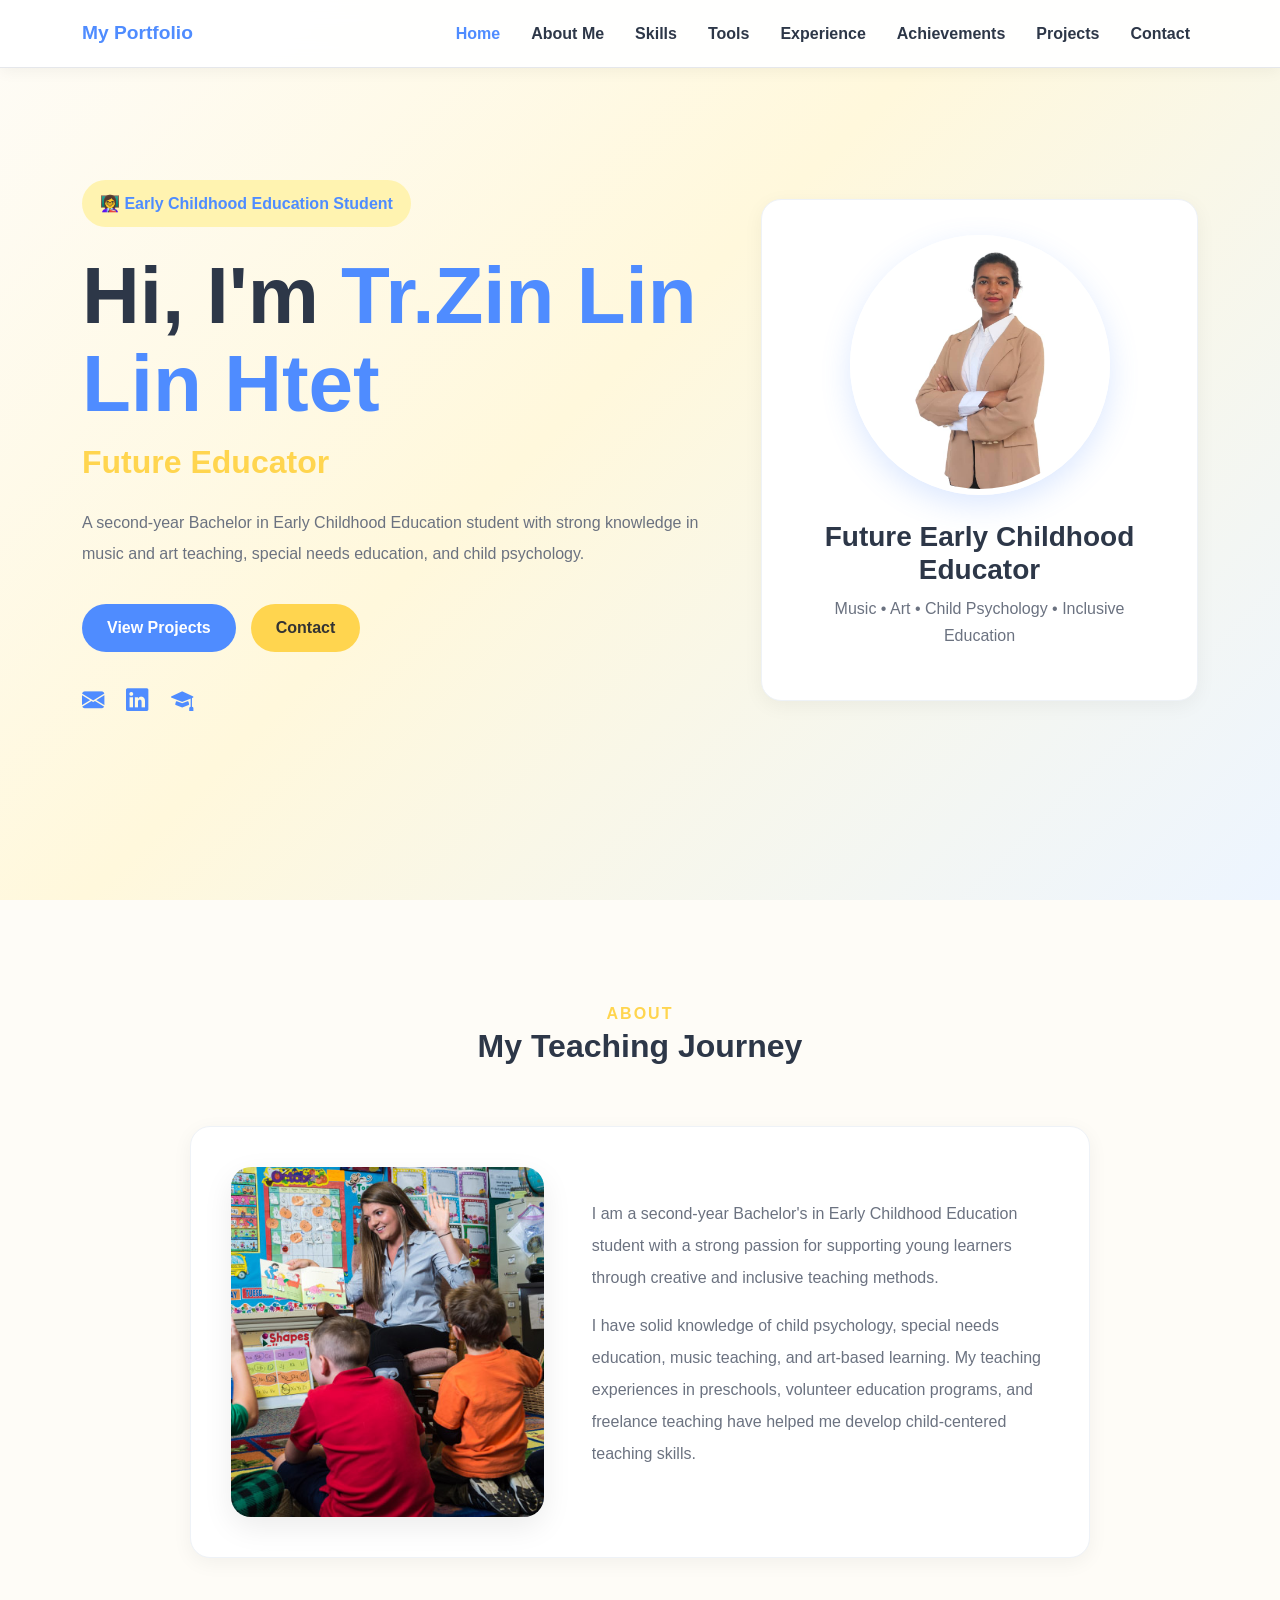
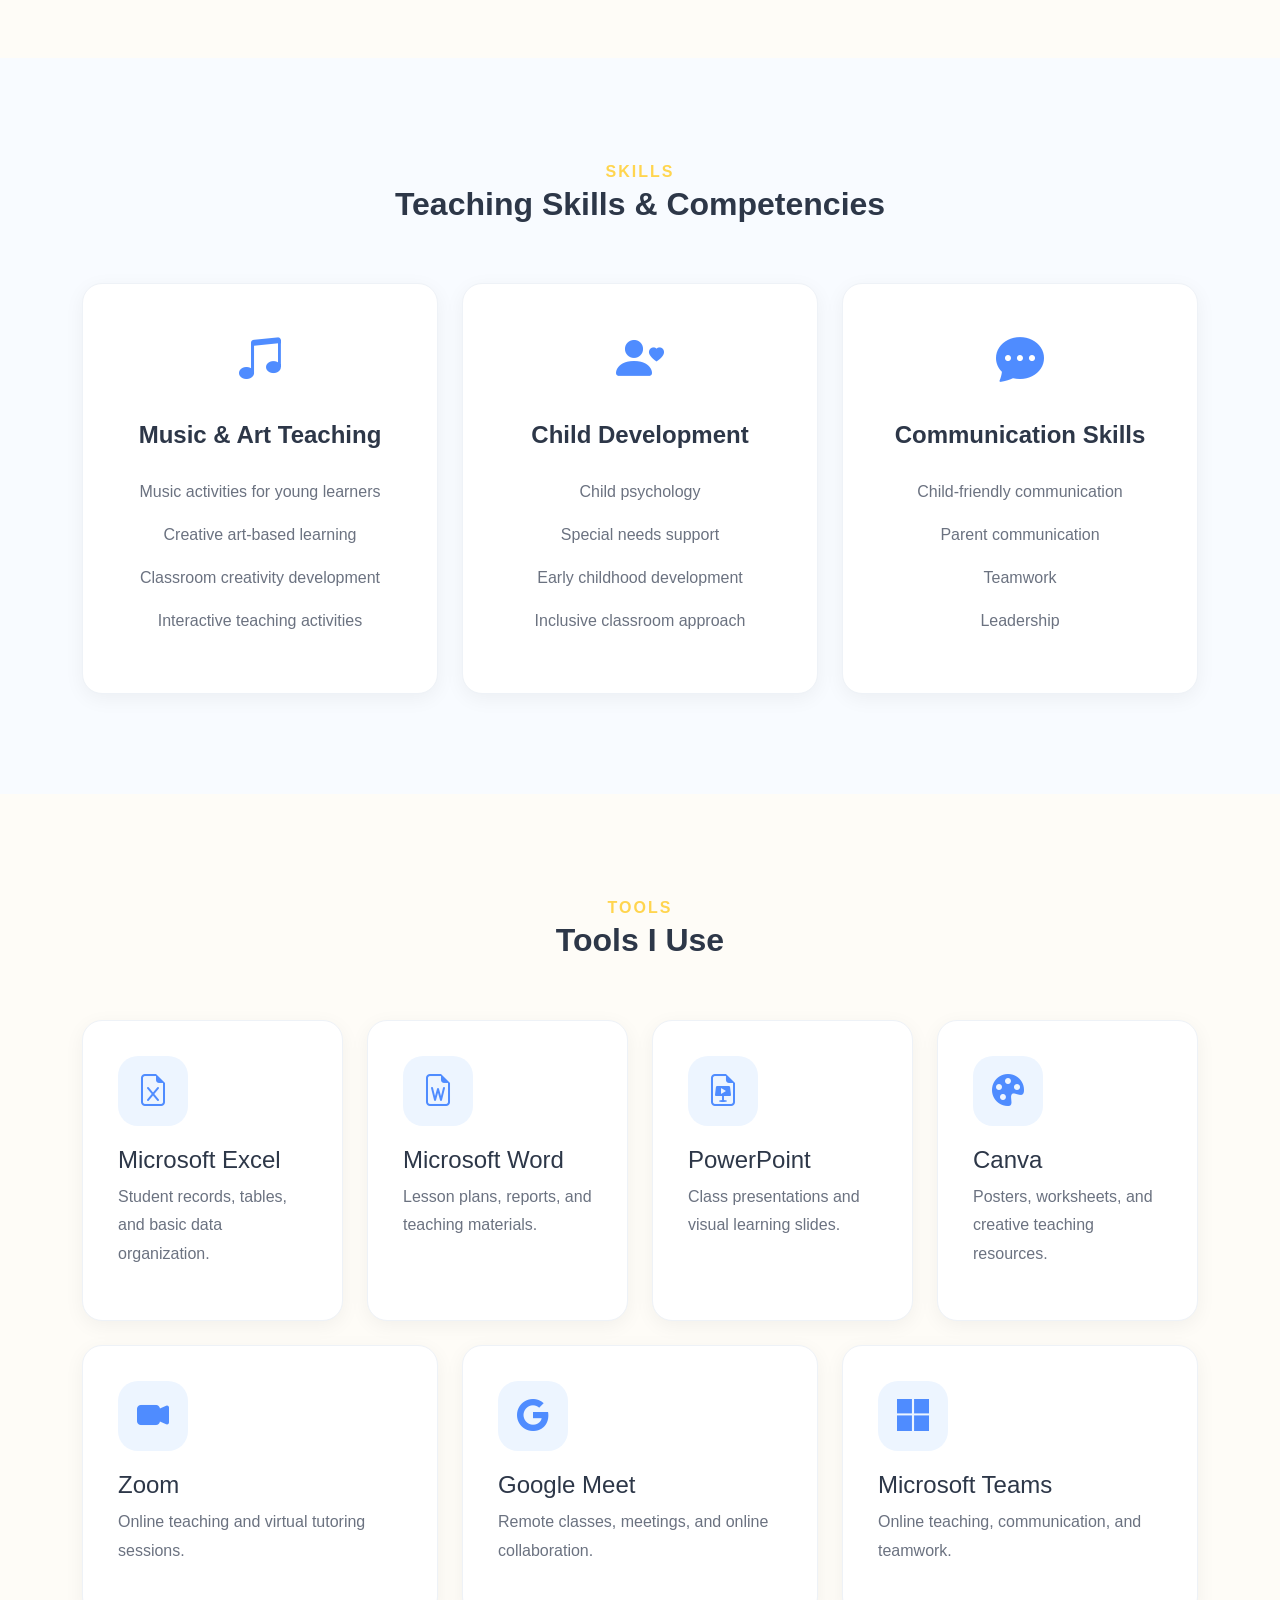
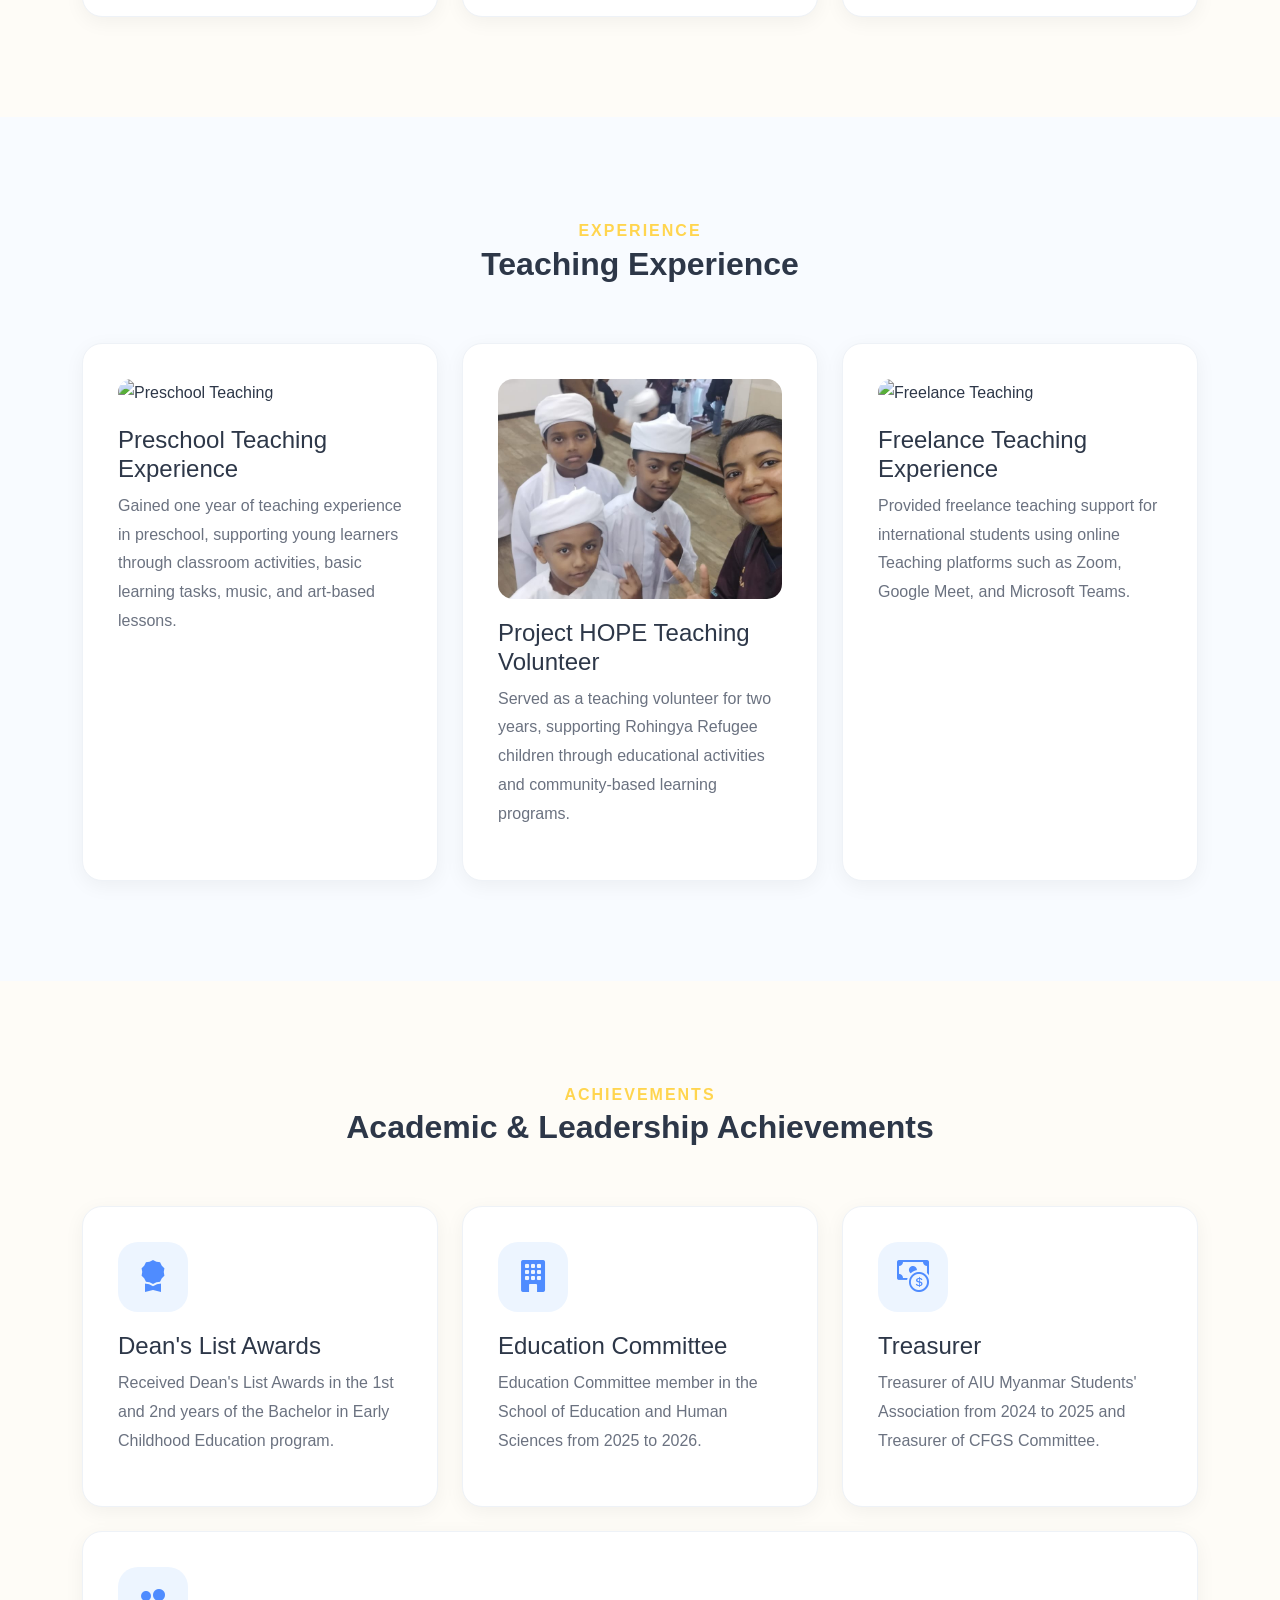
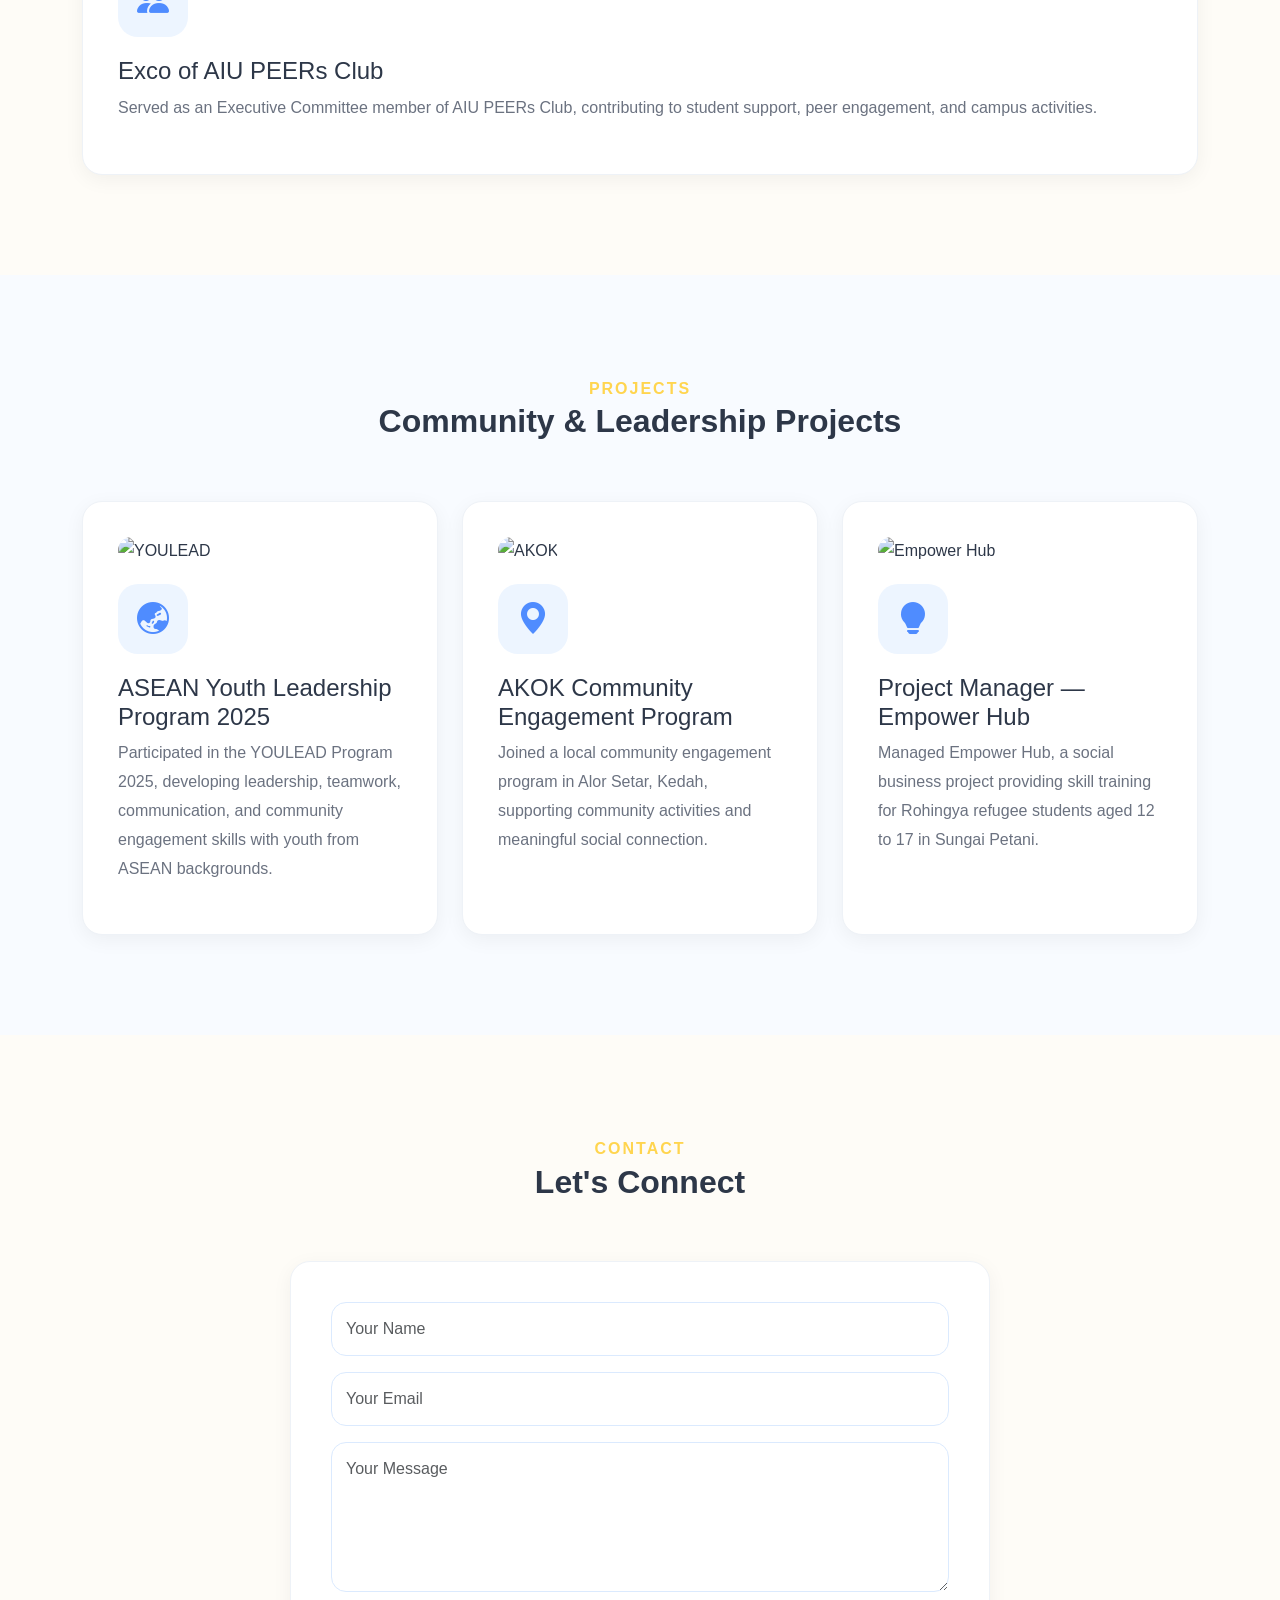
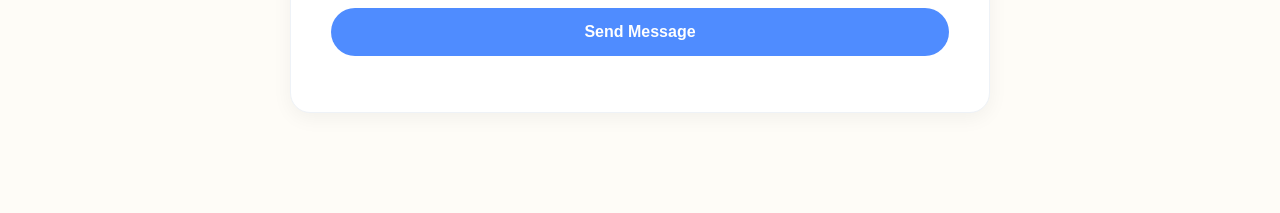
==== commit 8ec27be5: "Update index.html" ====
--- a/index.html
+++ b/index.html
@@ -353,7 +353,7 @@
 
             <p>
               Provided freelance teaching support for international students using online
-                            teaching platforms such as Zoom, Google Meet, and Microsoft Teams.
+                            Teaching platforms such as Zoom, Google Meet, and Microsoft Teams.
             </p>
 
             </div>
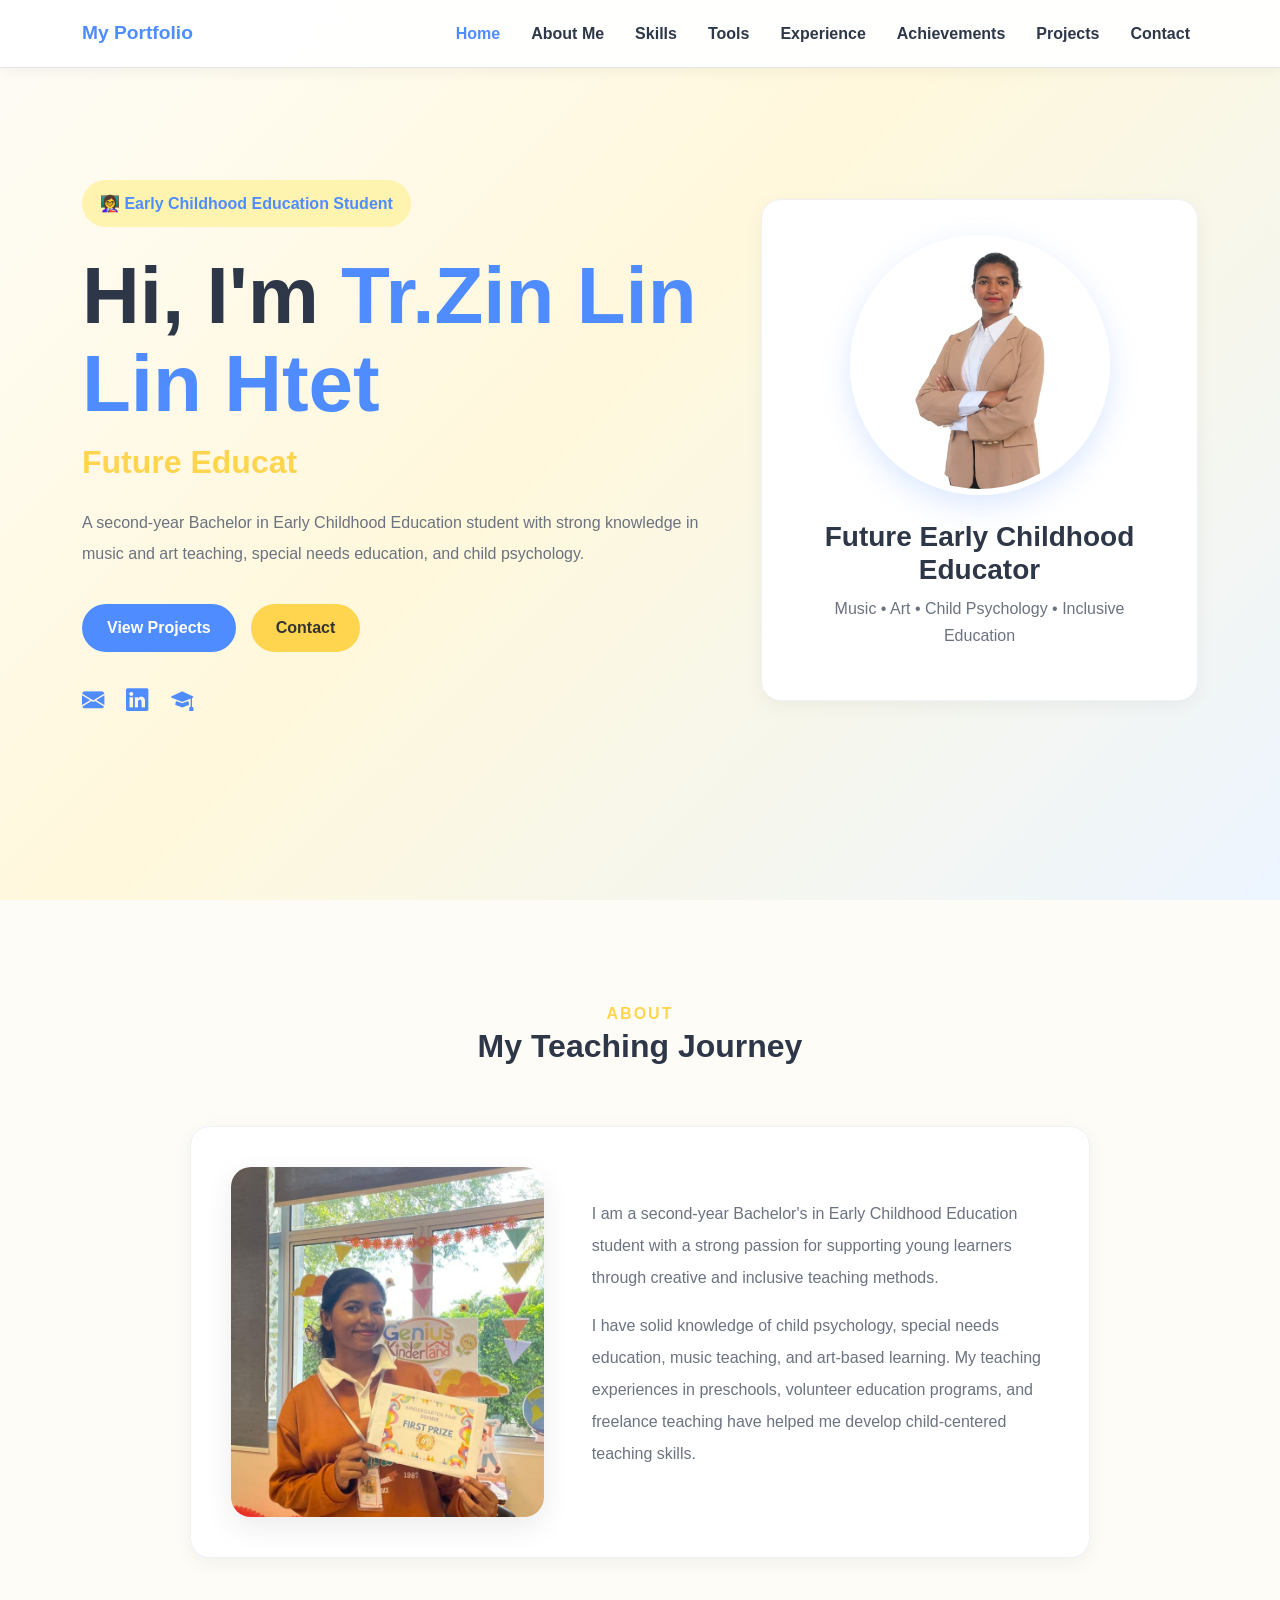
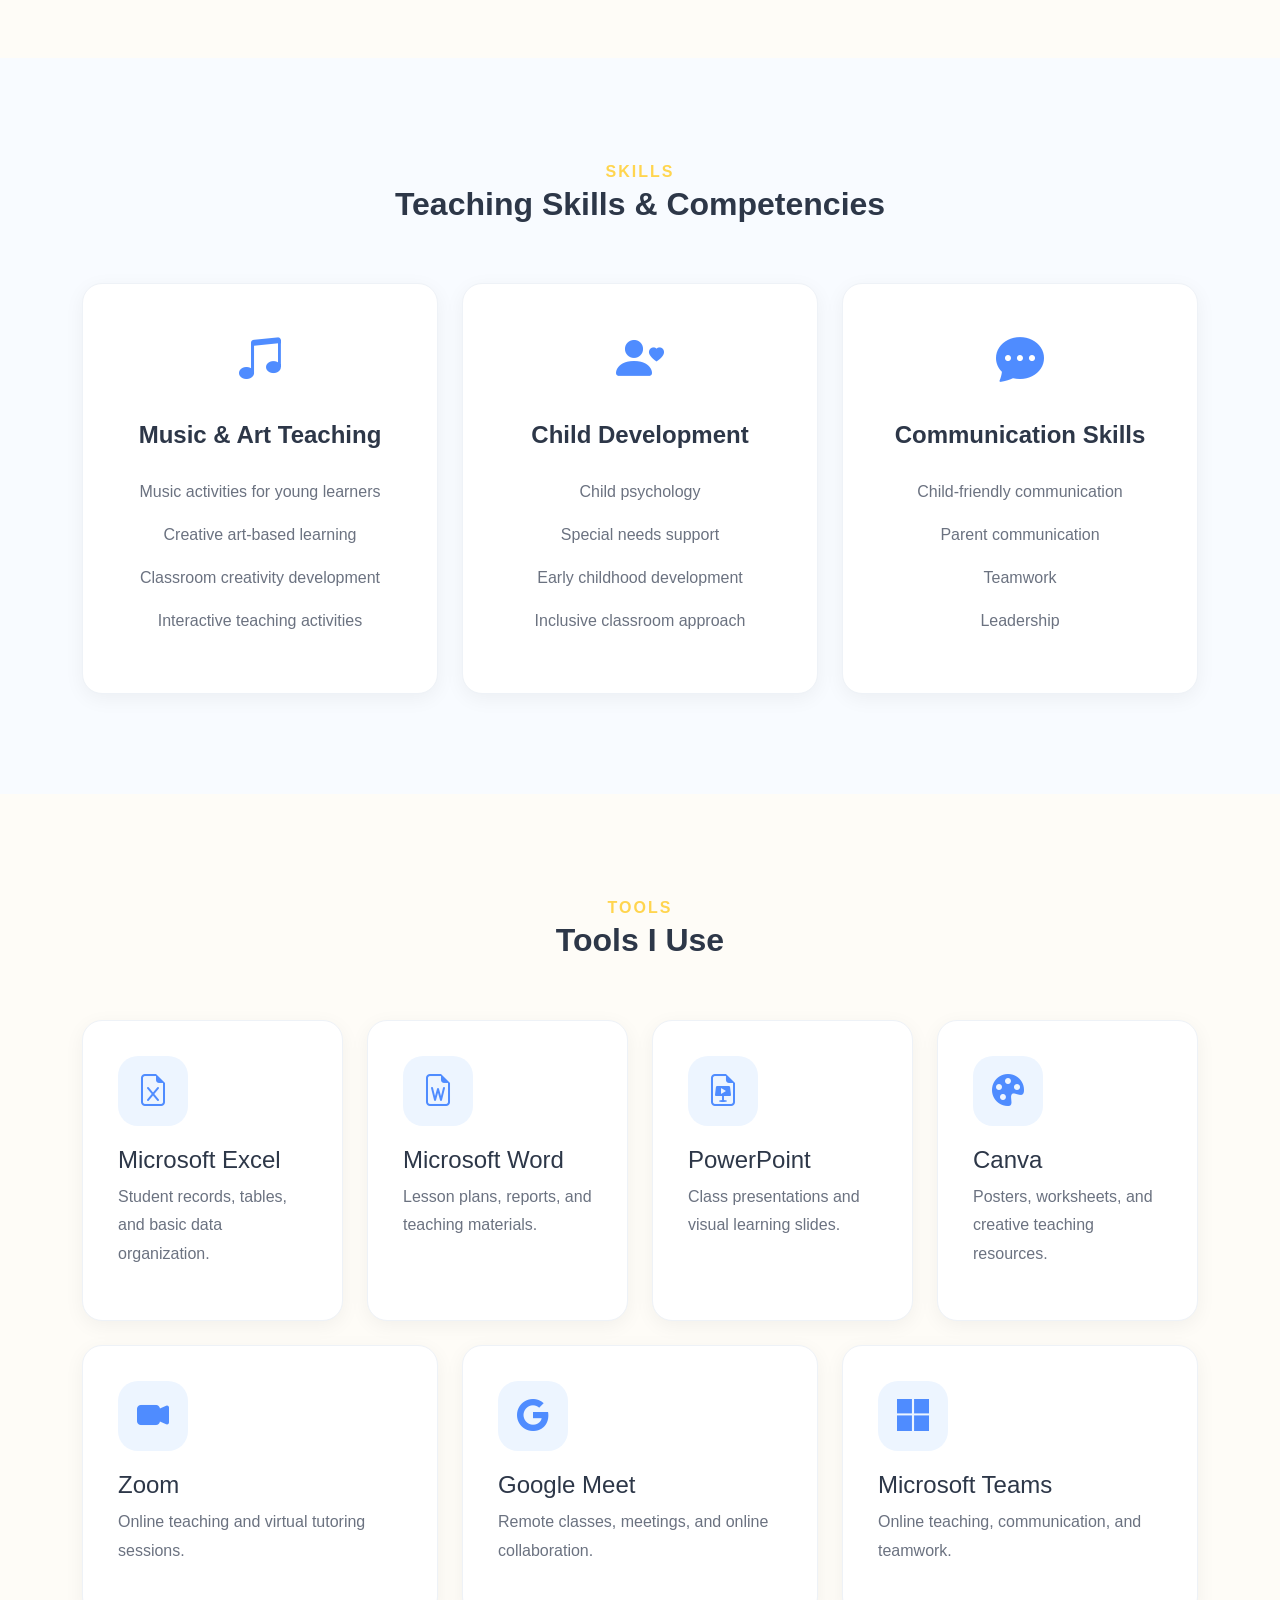
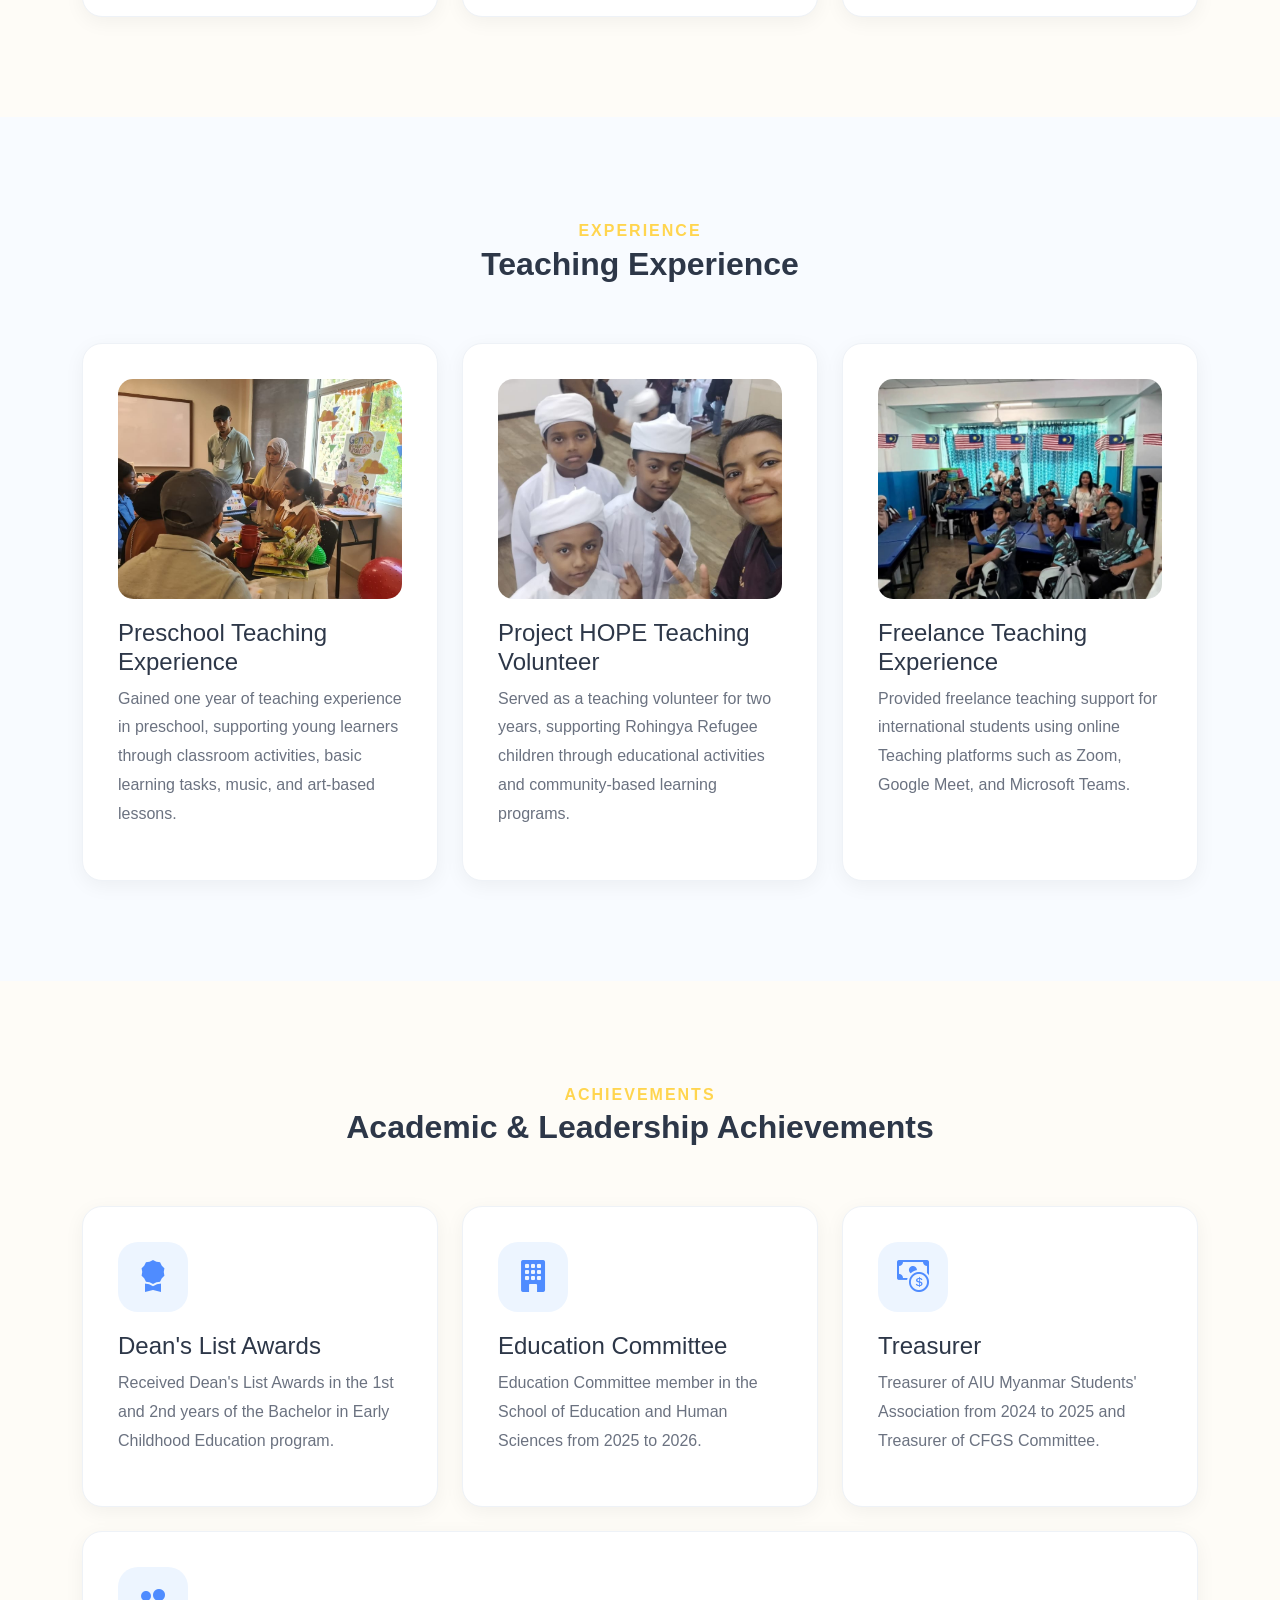
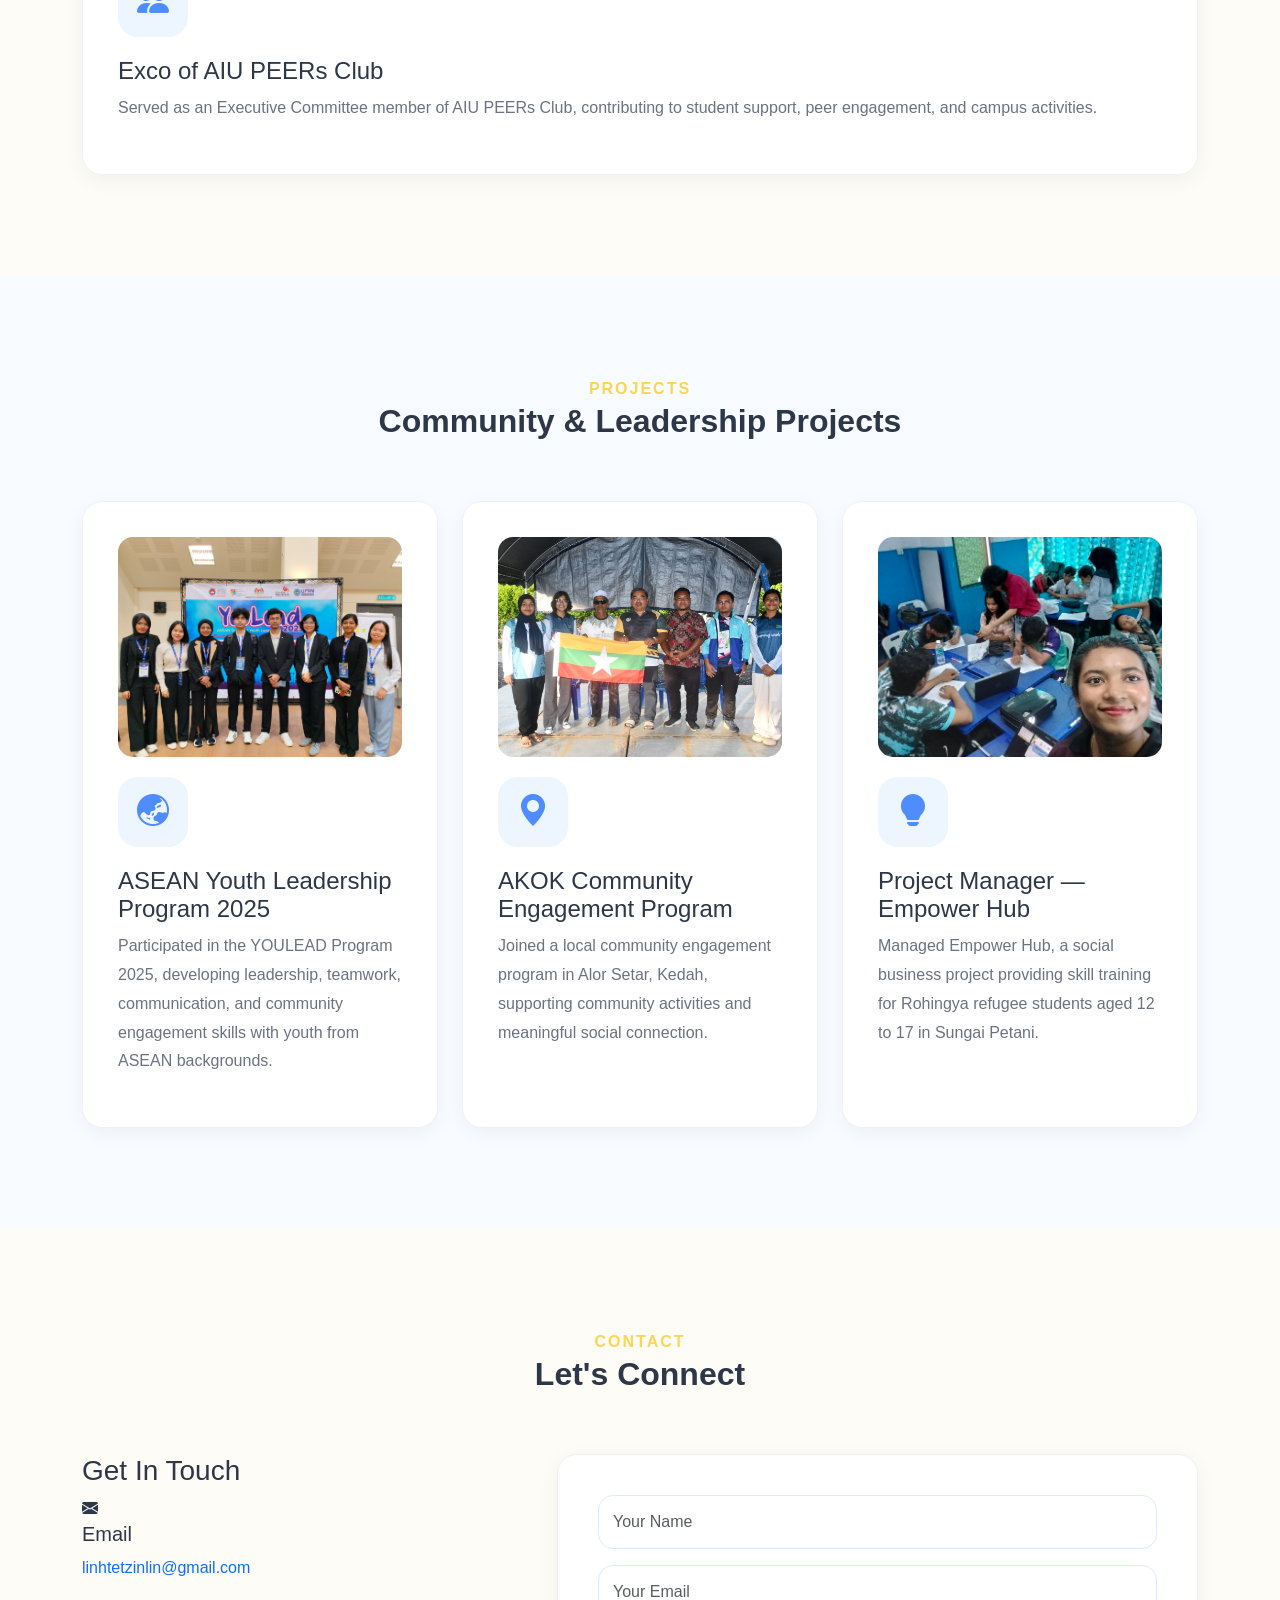
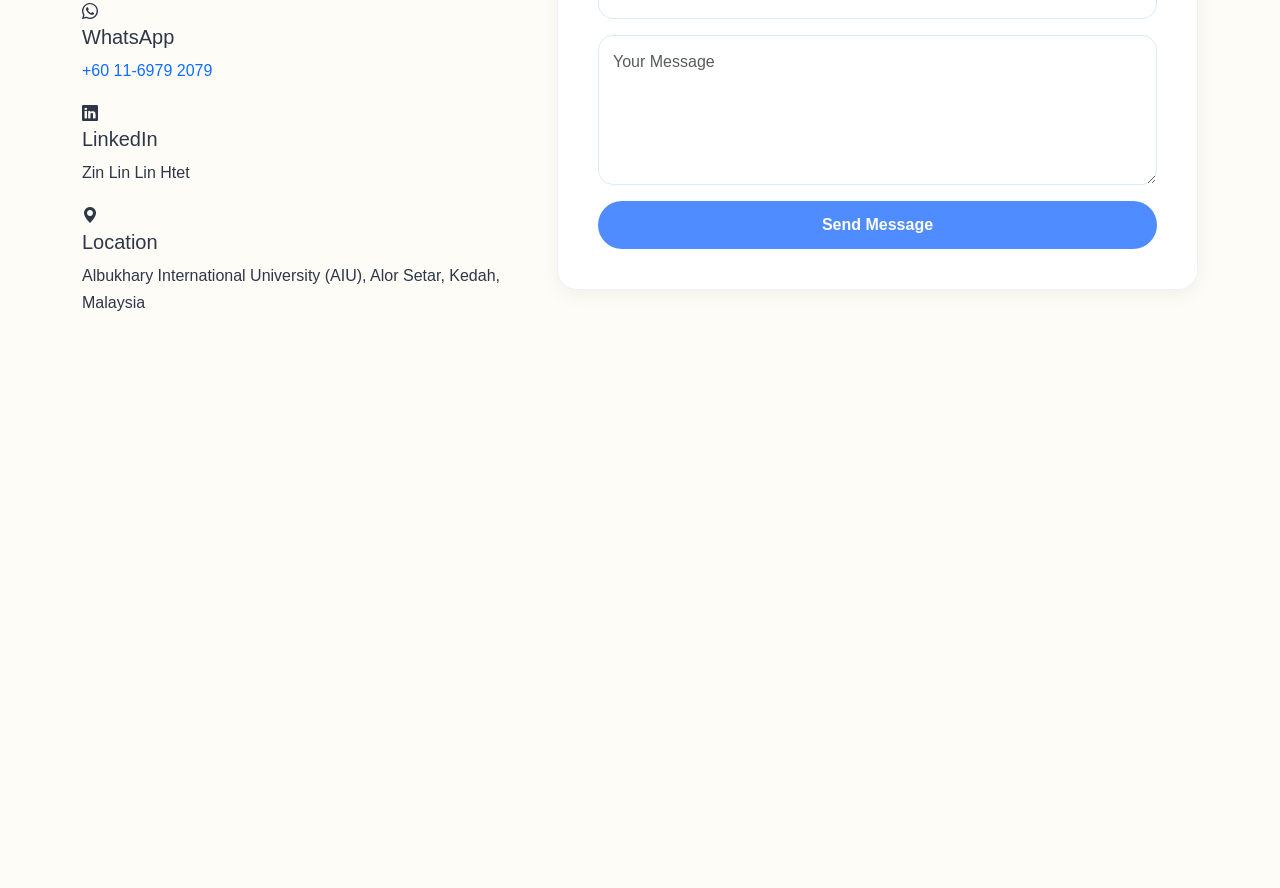
==== commit 536e1605: "Update index.html" ====
--- a/index.html
+++ b/index.html
@@ -486,34 +486,140 @@
     </section>
 
     <!-- CONTACT -->
-    <section id="contact" class="section">
-        <div class="container">
-
-            <div class="section-title reveal">
-                <span>Contact</span>
-                <h2>Let's Connect</h2>
-            </div>
-
-            <div class="contact-form reveal">
-                <form onsubmit="sendMessage(event)">
-
-                    <input type="text" class="form-control mb-3" placeholder="Your Name" required>
-
-                    <input type="email" class="form-control mb-3" placeholder="Your Email" required>
-
-                    <textarea class="form-control mb-3" rows="5" placeholder="Your Message" required></textarea>
-
-                    <button type="submit" class="btn primary-btn w-100">
-                        Send Message
-                    </button>
-
-                    <p id="formMessage" class="mt-3"></p>
-
-                </form>
-            </div>
-
-        </div>
-    </section>
+   <section id="contact" class="section">
+
+    <div class="container">
+
+        <div class="section-title reveal">
+            <span>Contact</span>
+            <h2>Let's Connect</h2>
+        </div>
+
+        <div class="row g-4">
+
+            <!-- Contact Information -->
+
+            <div class="col-lg-5 reveal">
+
+                <div class="contact-info-card">
+
+                    <h3>Get In Touch</h3>
+
+                    <div class="contact-item">
+
+                        <i class="bi bi-envelope-fill"></i>
+
+                        <div>
+                            <h5>Email</h5>
+                            <p>
+                                <a href="mailto:linhtetzinlin@gmail.com">
+                                    linhtetzinlin@gmail.com
+                                </a>
+                            </p>
+                        </div>
+
+                    </div>
+
+                    <div class="contact-item">
+
+                        <i class="bi bi-whatsapp"></i>
+
+                        <div>
+                            <h5>WhatsApp</h5>
+                            <p>
+                                <a href="https://wa.me/601169792079">
+                                    +60 11-6979 2079
+                                </a>
+                            </p>
+                        </div>
+
+                    </div>
+
+                    <div class="contact-item">
+
+                        <i class="bi bi-linkedin"></i>
+
+                        <div>
+                            <h5>LinkedIn</h5>
+                            <p>Zin Lin Lin Htet</p>
+                        </div>
+
+                    </div>
+
+                    <div class="contact-item">
+
+                        <i class="bi bi-geo-alt-fill"></i>
+
+                        <div>
+                            <h5>Location</h5>
+                            <p>
+                                Albukhary International University (AIU),
+                                Alor Setar, Kedah, Malaysia
+                            </p>
+                        </div>
+
+                    </div>
+
+                </div>
+
+            </div>
+
+            <!-- Contact Form -->
+
+            <div class="col-lg-7 reveal">
+
+                <div class="contact-form">
+
+                    <form onsubmit="sendMessage(event)">
+
+                        <input type="text"
+                            class="form-control mb-3"
+                            placeholder="Your Name"
+                            required>
+
+                        <input type="email"
+                            class="form-control mb-3"
+                            placeholder="Your Email"
+                            required>
+
+                        <textarea class="form-control mb-3"
+                            rows="5"
+                            placeholder="Your Message"
+                            required></textarea>
+
+                        <button type="submit"
+                            class="btn primary-btn w-100">
+
+                            Send Message
+
+                        </button>
+
+                    </form>
+
+                </div>
+
+            </div>
+
+        </div>
+
+        <!-- MAP -->
+
+        <div class="map-container reveal mt-5">
+
+            <iframe
+                src="https://maps.google.com/maps?q=Albukhary%20International%20University&t=&z=15&ie=UTF8&iwloc=&output=embed"
+                width="100%"
+                height="400"
+                style="border:0;"
+                allowfullscreen=""
+                loading="lazy">
+            </iframe>
+
+        </div>
+
+    </div>
+
+</section>
 
     <script src="https://cdn.jsdelivr.net/npm/bootstrap@5.3.3/dist/js/bootstrap.bundle.min.js"></script>
     <script src="js/script.js"></script>
